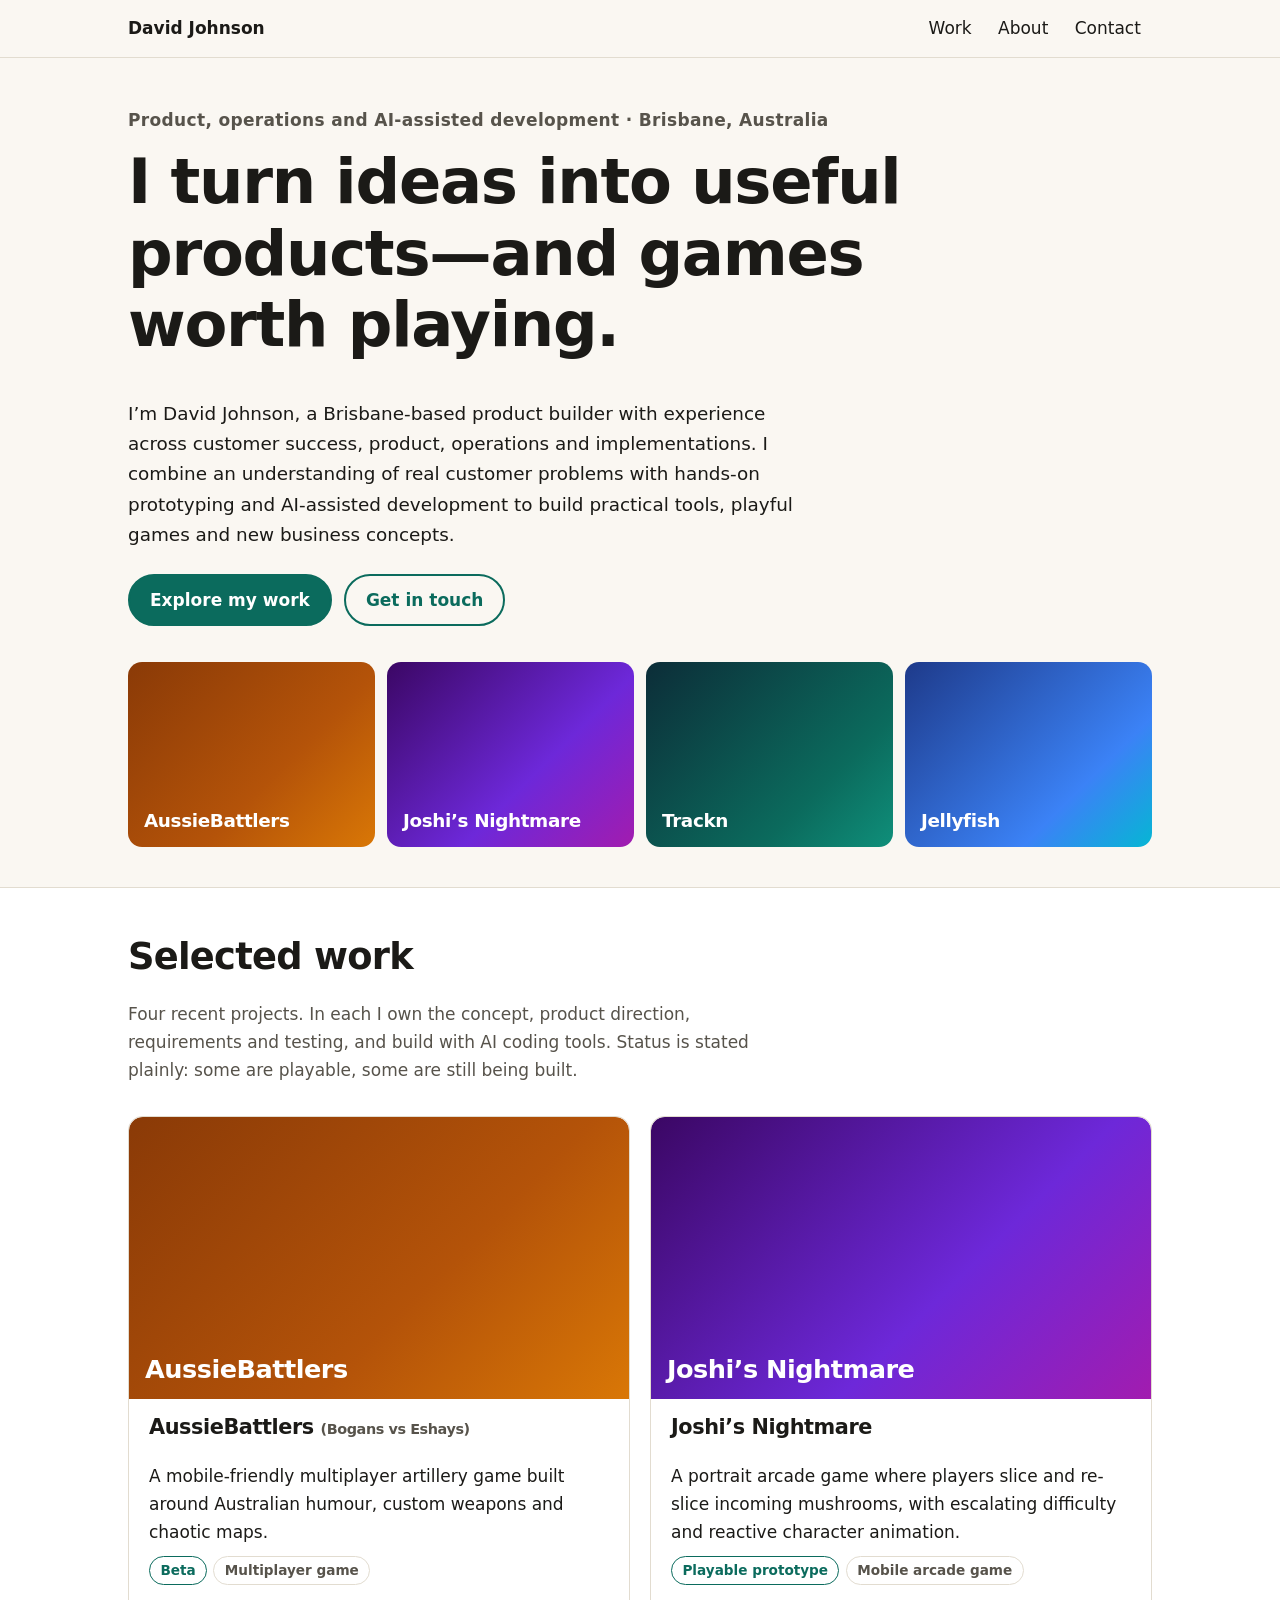
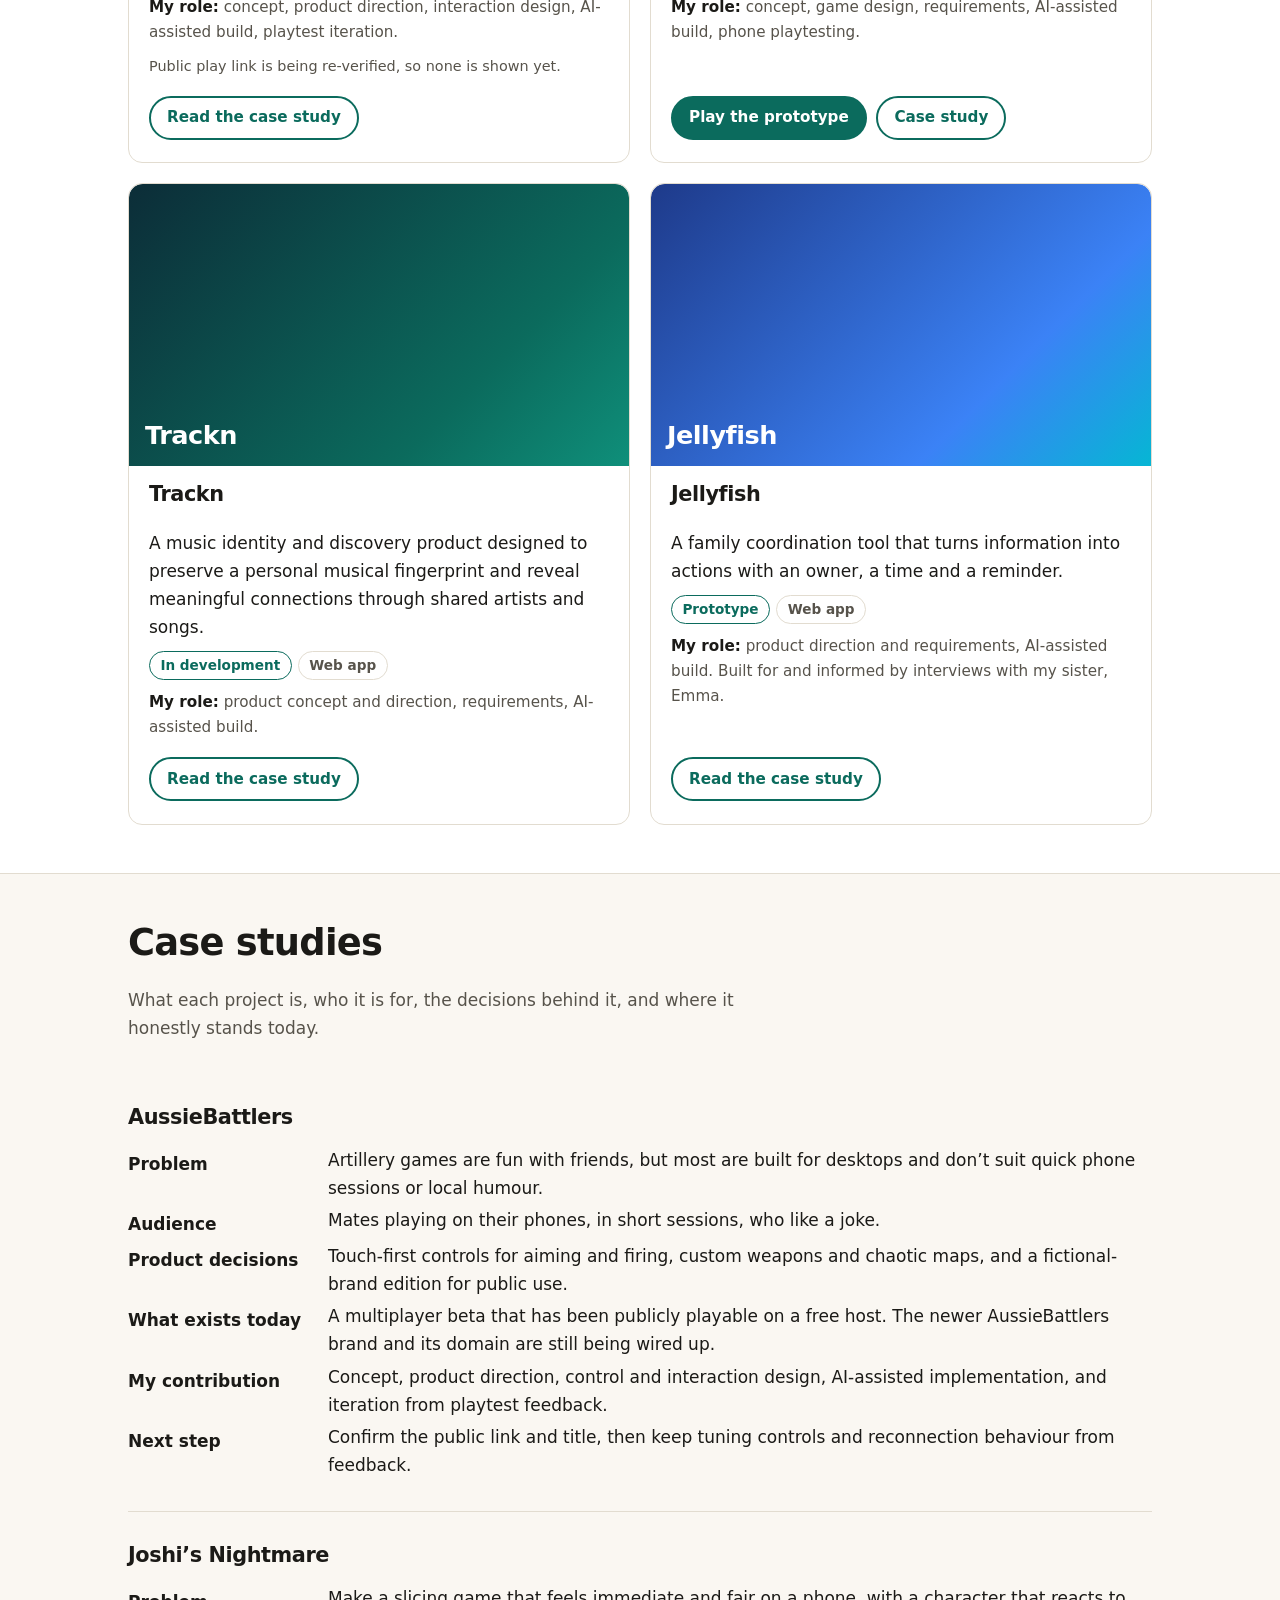
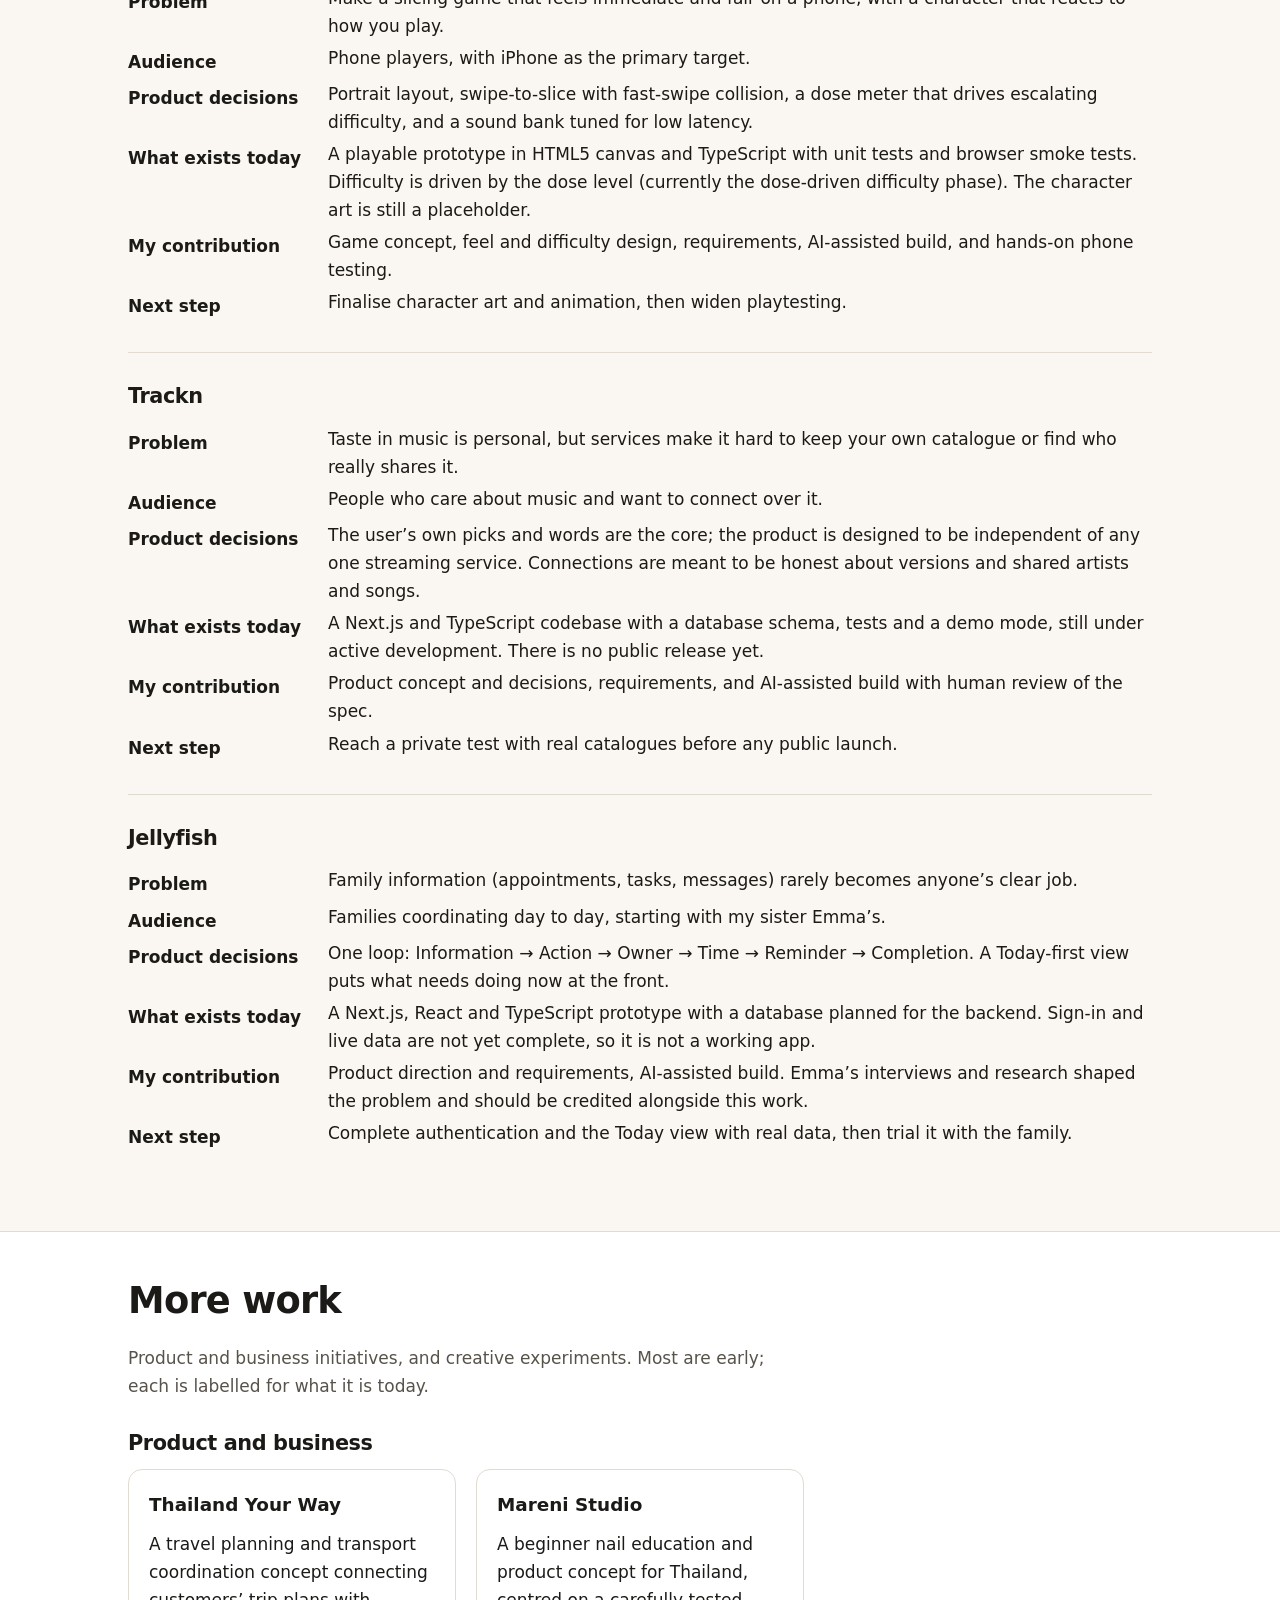
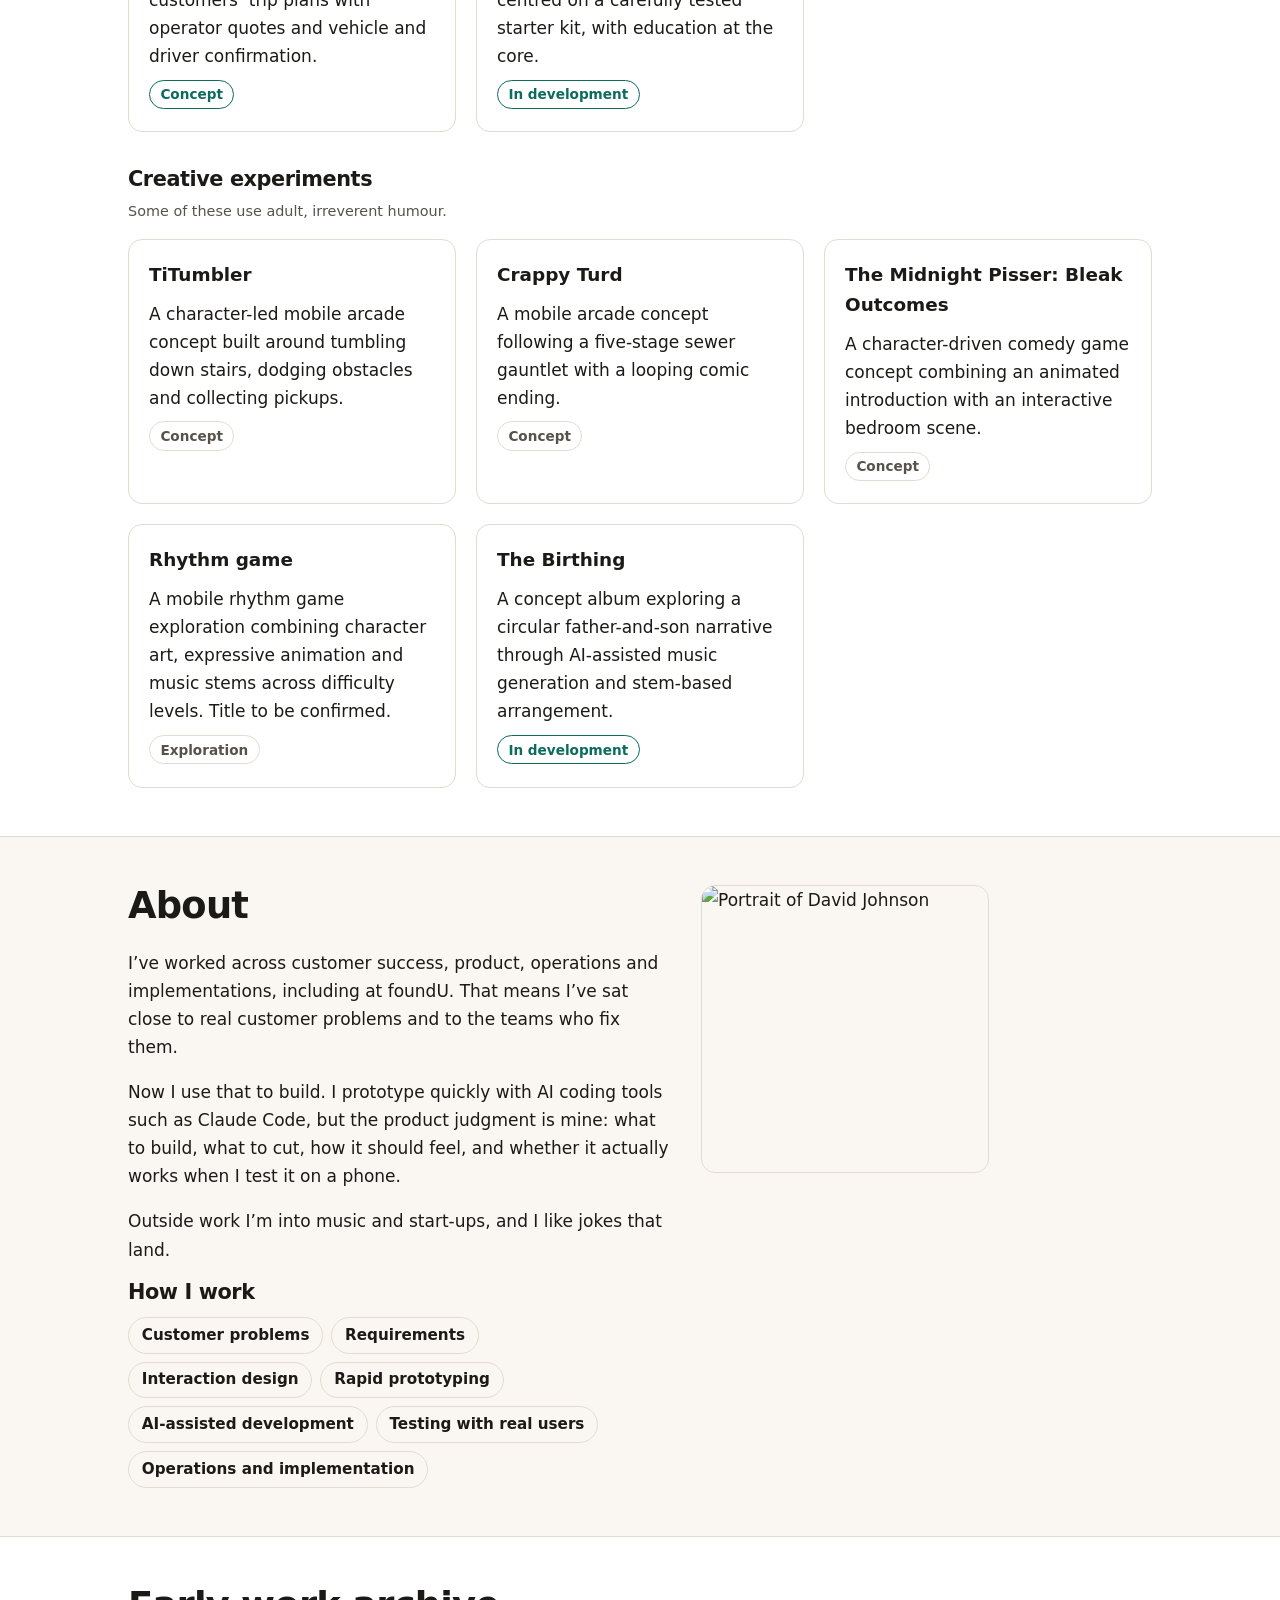
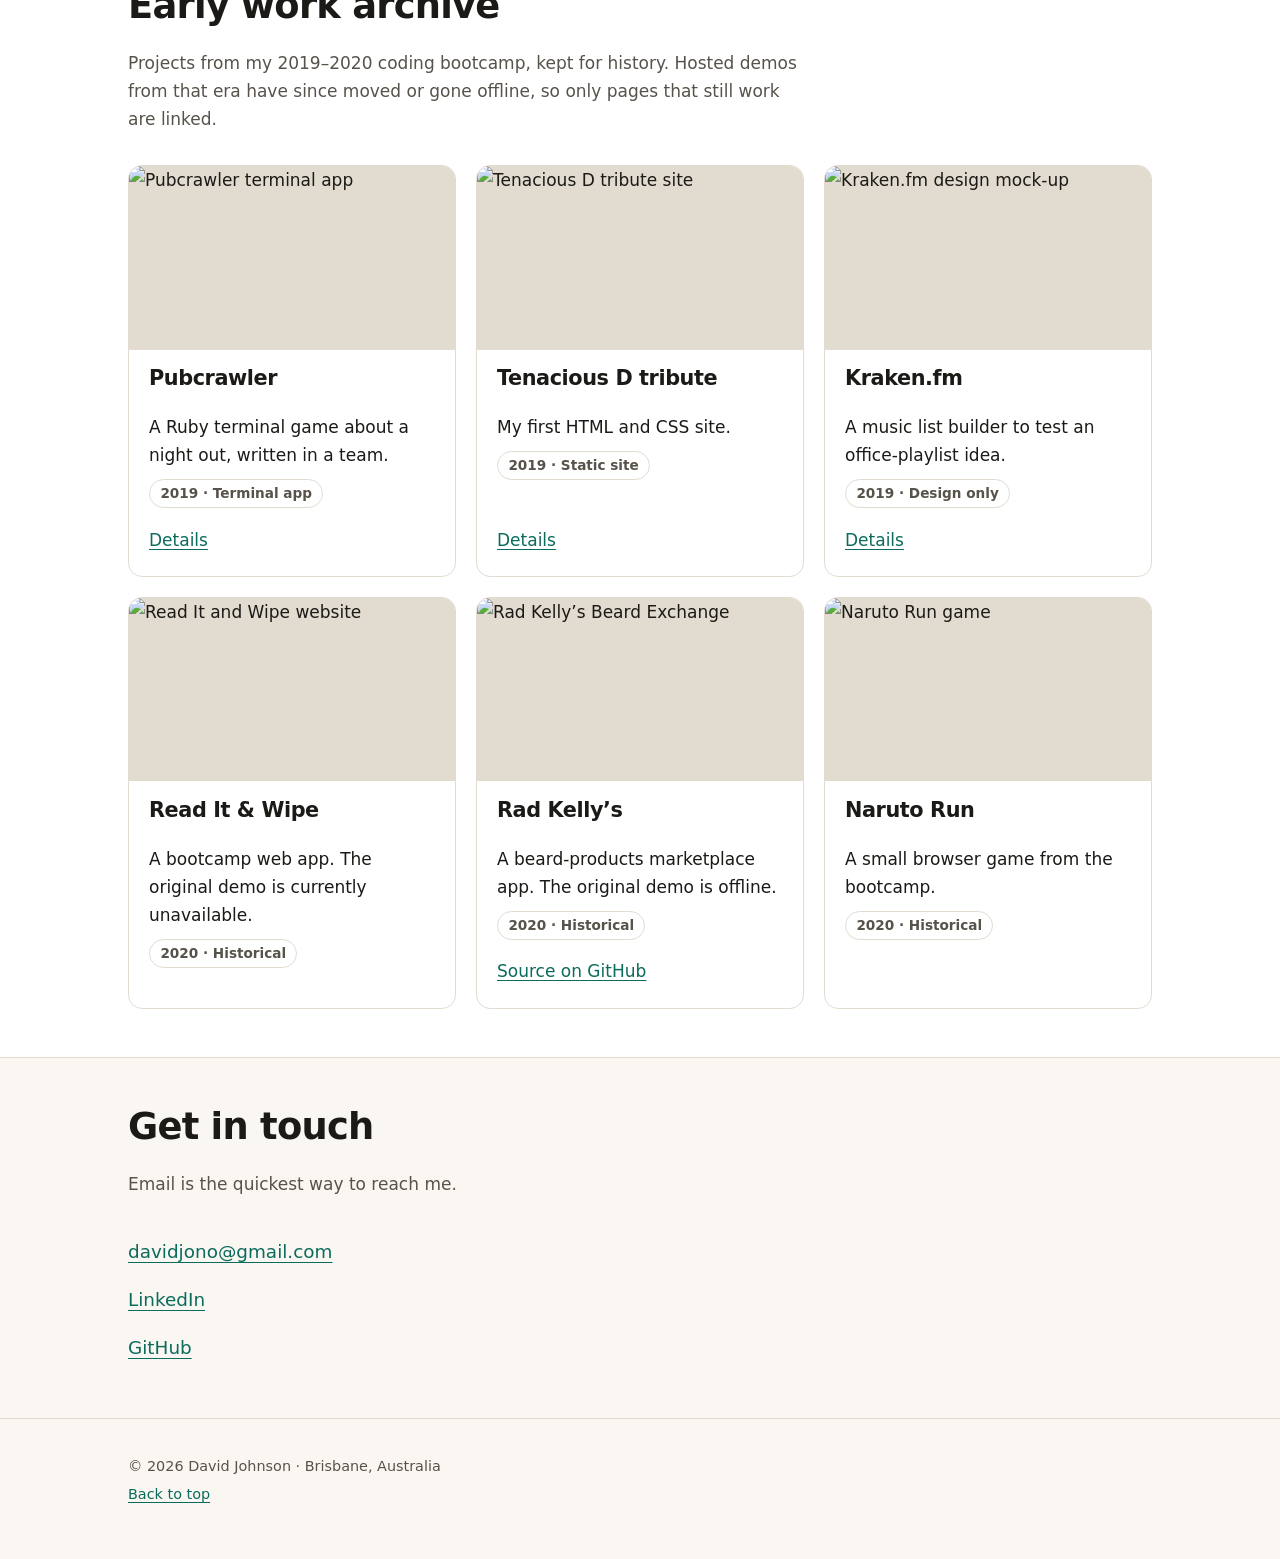
==== index.html @ c9282993 "Redesign portfolio around recent product work Replace bootcamp-era positioning with current headline" ====
<!DOCTYPE html>
<html lang="en">
<head>
  <meta charset="UTF-8">
  <meta name="viewport" content="width=device-width, initial-scale=1">
  <title>David Johnson — Product builder, Brisbane</title>
  <meta name="description" content="David Johnson is a Brisbane-based product builder with experience across customer success, product, operations and implementations, building practical tools, playful games and new business concepts with AI-assisted development.">
  <meta property="og:title" content="David Johnson — Product builder, Brisbane">
  <meta property="og:description" content="I turn ideas into useful products—and games worth playing.">
  <meta property="og:type" content="website">
  <link rel="icon" href="photo/icon.png">
  <link rel="stylesheet" href="style.css">
</head>
<body>
  <a class="skip" href="#work">Skip to work</a>

  <header class="site-header">
    <div class="wrap">
      <a class="brand" href="#top">David Johnson</a>
      <nav aria-label="Main">
        <ul class="nav">
          <li><a href="#work">Work</a></li>
          <li><a href="#about">About</a></li>
          <li><a href="#contact">Contact</a></li>
        </ul>
      </nav>
    </div>
  </header>

  <main id="top">
    <div class="hero">
      <div class="wrap">
        <p class="eyebrow">Product, operations and AI-assisted development · Brisbane, Australia</p>
        <h1>I turn ideas into useful products—and games worth playing.</h1>
        <p class="lede">I’m David Johnson, a Brisbane-based product builder with experience across customer success, product, operations and implementations. I combine an understanding of real customer problems with hands-on prototyping and AI-assisted development to build practical tools, playful games and new business concepts.</p>
        <div class="cta">
          <a class="btn" href="#work">Explore my work</a>
          <a class="btn ghost" href="#contact">Get in touch</a>
        </div>
        <ul class="glimpse" aria-label="Selected projects">
          <li><a href="#aussiebattlers"><span class="cover c-aussie">AussieBattlers</span></a></li>
          <li><a href="#joshis-nightmare"><span class="cover c-joshi">Joshi’s Nightmare</span></a></li>
          <li><a href="#trackn"><span class="cover c-trackn">Trackn</span></a></li>
          <li><a href="#jellyfish"><span class="cover c-jelly">Jellyfish</span></a></li>
        </ul>
      </div>
    </div>

    <section id="work" class="alt" aria-labelledby="work-h">
      <div class="wrap">
        <h2 id="work-h">Selected work</h2>
        <p class="section-intro">Four recent projects. In each I own the concept, product direction, requirements and testing, and build with AI coding tools. Status is stated plainly: some are playable, some are still being built.</p>

        <div class="grid two">
          <article class="card" id="aussiebattlers-card">
            <div class="cover c-aussie">AussieBattlers</div>
            <div class="body">
              <h3>AussieBattlers <span class="note">(Bogans vs Eshays)</span></h3>
              <p>A mobile-friendly multiplayer artillery game built around Australian humour, custom weapons and chaotic maps.</p>
              <ul class="meta"><li class="tag status">Beta</li><li class="tag">Multiplayer game</li></ul>
              <p class="role"><strong>My role:</strong> concept, product direction, interaction design, AI-assisted build, playtest iteration.</p>
              <p class="note">Public play link is being re-verified, so none is shown yet.</p>
              <div class="actions"><a class="btn small ghost" href="#aussiebattlers">Read the case study</a></div>
            </div>
          </article>

          <article class="card" id="joshis-nightmare-card">
            <div class="cover c-joshi">Joshi’s Nightmare</div>
            <div class="body">
              <h3>Joshi’s Nightmare</h3>
              <p>A portrait arcade game where players slice and re-slice incoming mushrooms, with escalating difficulty and reactive character animation.</p>
              <ul class="meta"><li class="tag status">Playable prototype</li><li class="tag">Mobile arcade game</li></ul>
              <p class="role"><strong>My role:</strong> concept, game design, requirements, AI-assisted build, phone playtesting.</p>
              <div class="actions">
                <a class="btn small" href="https://joshis-nightmare.vercel.app">Play the prototype</a>
                <a class="btn small ghost" href="#joshis-nightmare">Case study</a>
              </div>
            </div>
          </article>

          <article class="card" id="trackn-card">
            <div class="cover c-trackn">Trackn</div>
            <div class="body">
              <h3>Trackn</h3>
              <p>A music identity and discovery product designed to preserve a personal musical fingerprint and reveal meaningful connections through shared artists and songs.</p>
              <ul class="meta"><li class="tag status">In development</li><li class="tag">Web app</li></ul>
              <p class="role"><strong>My role:</strong> product concept and direction, requirements, AI-assisted build.</p>
              <div class="actions"><a class="btn small ghost" href="#trackn">Read the case study</a></div>
            </div>
          </article>

          <article class="card" id="jellyfish-card">
            <div class="cover c-jelly">Jellyfish</div>
            <div class="body">
              <h3>Jellyfish</h3>
              <p>A family coordination tool that turns information into actions with an owner, a time and a reminder.</p>
              <ul class="meta"><li class="tag status">Prototype</li><li class="tag">Web app</li></ul>
              <p class="role"><strong>My role:</strong> product direction and requirements, AI-assisted build. Built for and informed by interviews with my sister, Emma.</p>
              <div class="actions"><a class="btn small ghost" href="#jellyfish">Read the case study</a></div>
            </div>
          </article>
        </div>
      </div>
    </section>

    <section id="case-studies" aria-labelledby="cases-h">
      <div class="wrap">
        <h2 id="cases-h">Case studies</h2>
        <p class="section-intro">What each project is, who it is for, the decisions behind it, and where it honestly stands today.</p>

        <article class="case" id="aussiebattlers">
          <h3>AussieBattlers</h3>
          <dl class="facts">
            <dt>Problem</dt><dd>Artillery games are fun with friends, but most are built for desktops and don’t suit quick phone sessions or local humour.</dd>
            <dt>Audience</dt><dd>Mates playing on their phones, in short sessions, who like a joke.</dd>
            <dt>Product decisions</dt><dd>Touch-first controls for aiming and firing, custom weapons and chaotic maps, and a fictional-brand edition for public use.</dd>
            <dt>What exists today</dt><dd>A multiplayer beta that has been publicly playable on a free host. The newer AussieBattlers brand and its domain are still being wired up.</dd>
            <dt>My contribution</dt><dd>Concept, product direction, control and interaction design, AI-assisted implementation, and iteration from playtest feedback.</dd>
            <dt>Next step</dt><dd>Confirm the public link and title, then keep tuning controls and reconnection behaviour from feedback.</dd>
          </dl>
        </article>

        <article class="case" id="joshis-nightmare">
          <h3>Joshi’s Nightmare</h3>
          <dl class="facts">
            <dt>Problem</dt><dd>Make a slicing game that feels immediate and fair on a phone, with a character that reacts to how you play.</dd>
            <dt>Audience</dt><dd>Phone players, with iPhone as the primary target.</dd>
            <dt>Product decisions</dt><dd>Portrait layout, swipe-to-slice with fast-swipe collision, a dose meter that drives escalating difficulty, and a sound bank tuned for low latency.</dd>
            <dt>What exists today</dt><dd>A playable prototype in HTML5 canvas and TypeScript with unit tests and browser smoke tests. Difficulty is driven by the dose level (currently the dose-driven difficulty phase). The character art is still a placeholder.</dd>
            <dt>My contribution</dt><dd>Game concept, feel and difficulty design, requirements, AI-assisted build, and hands-on phone testing.</dd>
            <dt>Next step</dt><dd>Finalise character art and animation, then widen playtesting.</dd>
          </dl>
        </article>

        <article class="case" id="trackn">
          <h3>Trackn</h3>
          <dl class="facts">
            <dt>Problem</dt><dd>Taste in music is personal, but services make it hard to keep your own catalogue or find who really shares it.</dd>
            <dt>Audience</dt><dd>People who care about music and want to connect over it.</dd>
            <dt>Product decisions</dt><dd>The user’s own picks and words are the core; the product is designed to be independent of any one streaming service. Connections are meant to be honest about versions and shared artists and songs.</dd>
            <dt>What exists today</dt><dd>A Next.js and TypeScript codebase with a database schema, tests and a demo mode, still under active development. There is no public release yet.</dd>
            <dt>My contribution</dt><dd>Product concept and decisions, requirements, and AI-assisted build with human review of the spec.</dd>
            <dt>Next step</dt><dd>Reach a private test with real catalogues before any public launch.</dd>
          </dl>
        </article>

        <article class="case" id="jellyfish">
          <h3>Jellyfish</h3>
          <dl class="facts">
            <dt>Problem</dt><dd>Family information (appointments, tasks, messages) rarely becomes anyone’s clear job.</dd>
            <dt>Audience</dt><dd>Families coordinating day to day, starting with my sister Emma’s.</dd>
            <dt>Product decisions</dt><dd>One loop: Information → Action → Owner → Time → Reminder → Completion. A Today-first view puts what needs doing now at the front.</dd>
            <dt>What exists today</dt><dd>A Next.js, React and TypeScript prototype with a database planned for the backend. Sign-in and live data are not yet complete, so it is not a working app.</dd>
            <dt>My contribution</dt><dd>Product direction and requirements, AI-assisted build. Emma’s interviews and research shaped the problem and should be credited alongside this work.</dd>
            <dt>Next step</dt><dd>Complete authentication and the Today view with real data, then trial it with the family.</dd>
          </dl>
        </article>
      </div>
    </section>

    <section id="more" class="alt" aria-labelledby="more-h">
      <div class="wrap">
        <h2 id="more-h">More work</h2>
        <p class="section-intro">Product and business initiatives, and creative experiments. Most are early; each is labelled for what it is today.</p>

        <h3>Product and business</h3>
        <div class="grid three">
          <article class="card plain"><div class="body">
            <h4 style="margin:0;font-size:1.15rem">Thailand Your Way</h4>
            <p>A travel planning and transport coordination concept connecting customers’ trip plans with operator quotes and vehicle and driver confirmation.</p>
            <ul class="meta"><li class="tag status">Concept</li></ul>
          </div></article>
          <article class="card plain"><div class="body">
            <h4 style="margin:0;font-size:1.15rem">Mareni Studio</h4>
            <p>A beginner nail education and product concept for Thailand, centred on a carefully tested starter kit, with education at the core.</p>
            <ul class="meta"><li class="tag status">In development</li></ul>
          </div></article>
        </div>

        <h3 style="margin-top:2.25rem">Creative experiments</h3>
        <p class="note" style="margin-top:-.25rem">Some of these use adult, irreverent humour.</p>
        <div class="grid three">
          <article class="card plain"><div class="body">
            <h4 style="margin:0;font-size:1.15rem">TiTumbler</h4>
            <p>A character-led mobile arcade concept built around tumbling down stairs, dodging obstacles and collecting pickups.</p>
            <ul class="meta"><li class="tag">Concept</li></ul>
          </div></article>
          <article class="card plain"><div class="body">
            <h4 style="margin:0;font-size:1.15rem">Crappy Turd</h4>
            <p>A mobile arcade concept following a five-stage sewer gauntlet with a looping comic ending.</p>
            <ul class="meta"><li class="tag">Concept</li></ul>
          </div></article>
          <article class="card plain"><div class="body">
            <h4 style="margin:0;font-size:1.15rem">The Midnight Pisser: Bleak Outcomes</h4>
            <p>A character-driven comedy game concept combining an animated introduction with an interactive bedroom scene.</p>
            <ul class="meta"><li class="tag">Concept</li></ul>
          </div></article>
          <article class="card plain"><div class="body">
            <h4 style="margin:0;font-size:1.15rem">Rhythm game</h4>
            <p>A mobile rhythm game exploration combining character art, expressive animation and music stems across difficulty levels. Title to be confirmed.</p>
            <ul class="meta"><li class="tag">Exploration</li></ul>
          </div></article>
          <article class="card plain"><div class="body">
            <h4 style="margin:0;font-size:1.15rem">The Birthing</h4>
            <p>A concept album exploring a circular father-and-son narrative through AI-assisted music generation and stem-based arrangement.</p>
            <ul class="meta"><li class="tag status">In development</li></ul>
          </div></article>
        </div>
      </div>
    </section>

    <section id="about" aria-labelledby="about-h">
      <div class="wrap cols">
        <div>
          <h2 id="about-h">About</h2>
          <p>I’ve worked across customer success, product, operations and implementations, including at foundU. That means I’ve sat close to real customer problems and to the teams who fix them.</p>
          <p>Now I use that to build. I prototype quickly with AI coding tools such as Claude Code, but the product judgment is mine: what to build, what to cut, how it should feel, and whether it actually works when I test it on a phone.</p>
          <p>Outside work I’m into music and start-ups, and I like jokes that land.</p>
          <h3>How I work</h3>
          <ul class="pills">
            <li>Customer problems</li>
            <li>Requirements</li>
            <li>Interaction design</li>
            <li>Rapid prototyping</li>
            <li>AI-assisted development</li>
            <li>Testing with real users</li>
            <li>Operations and implementation</li>
          </ul>
        </div>
        <div>
          <img class="avatar" src="photo/profile.gif" alt="Portrait of David Johnson" width="288" height="288">
        </div>
      </div>
    </section>

    <section id="archive" class="alt" aria-labelledby="archive-h">
      <div class="wrap">
        <h2 id="archive-h">Early work archive</h2>
        <p class="section-intro">Projects from my 2019–2020 coding bootcamp, kept for history. Hosted demos from that era have since moved or gone offline, so only pages that still work are linked.</p>
        <div class="grid three">
          <article class="card">
            <img class="thumb" src="photo/Pubcrawler.png" alt="Pubcrawler terminal app" loading="lazy">
            <div class="body"><h3>Pubcrawler</h3><p>A Ruby terminal game about a night out, written in a team.</p>
              <ul class="meta"><li class="tag">2019 · Terminal app</li></ul>
              <div class="actions"><a href="projects/pubcrawler.html">Details</a></div></div>
          </article>
          <article class="card">
            <img class="thumb" src="photo/TenaciousD.png" alt="Tenacious D tribute site" loading="lazy">
            <div class="body"><h3>Tenacious D tribute</h3><p>My first HTML and CSS site.</p>
              <ul class="meta"><li class="tag">2019 · Static site</li></ul>
              <div class="actions"><a href="projects/tenacious.html">Details</a></div></div>
          </article>
          <article class="card">
            <img class="thumb" src="photo/kraken.png" alt="Kraken.fm design mock-up" loading="lazy">
            <div class="body"><h3>Kraken.fm</h3><p>A music list builder to test an office-playlist idea.</p>
              <ul class="meta"><li class="tag">2019 · Design only</li></ul>
              <div class="actions"><a href="projects/kraken.html">Details</a></div></div>
          </article>
          <article class="card">
            <img class="thumb" src="photo/r&amp;w.png" alt="Read It and Wipe website" loading="lazy">
            <div class="body"><h3>Read It &amp; Wipe</h3><p>A bootcamp web app. The original demo is currently unavailable.</p>
              <ul class="meta"><li class="tag">2020 · Historical</li></ul></div>
          </article>
          <article class="card">
            <img class="thumb" src="photo/rk.png" alt="Rad Kelly’s Beard Exchange" loading="lazy">
            <div class="body"><h3>Rad Kelly’s</h3><p>A beard-products marketplace app. The original demo is offline.</p>
              <ul class="meta"><li class="tag">2020 · Historical</li></ul>
              <div class="actions"><a href="https://github.com/davidjono1985/rad-kellys">Source on GitHub</a></div></div>
          </article>
          <article class="card">
            <img class="thumb" src="photo/nr.png" alt="Naruto Run game" loading="lazy">
            <div class="body"><h3>Naruto Run</h3><p>A small browser game from the bootcamp.</p>
              <ul class="meta"><li class="tag">2020 · Historical</li></ul></div>
          </article>
        </div>
      </div>
    </section>

    <section id="contact" aria-labelledby="contact-h">
      <div class="wrap">
        <h2 id="contact-h">Get in touch</h2>
        <p class="section-intro">Email is the quickest way to reach me.</p>
        <ul class="contact-list">
          <li><a href="mailto:davidjono@gmail.com">davidjono@gmail.com</a></li>
          <li><a href="https://www.linkedin.com/in/davidjono/">LinkedIn</a></li>
          <li><a href="https://github.com/davidjono1985">GitHub</a></li>
        </ul>
      </div>
    </section>
  </main>

  <footer class="site-footer">
    <div class="wrap">
      <p>© 2026 David Johnson · Brisbane, Australia</p>
      <p><a href="#top">Back to top</a></p>
    </div>
  </footer>
</body>
</html>
---- style.css ----
:root{
  --bg:#faf7f2; --surface:#fff; --ink:#1b1a17; --muted:#57534b; --line:#e2dcd0;
  --accent:#0b6b5d; --accent-ink:#fff; --warm:#c2410c; --focus:#1d4ed8;
  --radius:14px; --max:68rem;
}
@media (prefers-color-scheme:dark){
  :root{--bg:#14130f;--surface:#1e1c17;--ink:#f3efe6;--muted:#b9b2a3;--line:#37332a;--accent:#4fd1b9;--accent-ink:#06211c;--warm:#fb923c;--focus:#93b4ff}
}
*,*::before,*::after{box-sizing:border-box}
html{scroll-behavior:smooth;-webkit-text-size-adjust:100%}
@media (prefers-reduced-motion:reduce){html{scroll-behavior:auto}*{transition:none!important;animation:none!important}}
body{margin:0;background:var(--bg);color:var(--ink);font:1.0625rem/1.65 system-ui,-apple-system,"Segoe UI",Roboto,sans-serif;overflow-wrap:break-word}
img{max-width:100%;height:auto;display:block}
a{color:var(--accent);text-underline-offset:.2em}
a:hover{text-decoration-thickness:2px}
:focus-visible{outline:3px solid var(--focus);outline-offset:3px;border-radius:4px}
.skip{position:absolute;left:1rem;top:-4rem;background:var(--ink);color:var(--bg);padding:.6rem 1rem;border-radius:8px;z-index:20}
.skip:focus{top:1rem}
.wrap{width:100%;max-width:var(--max);margin:0 auto;padding:0 1rem}
@media(min-width:768px){.wrap{padding:0 2rem}}

/* header */
.site-header{position:sticky;top:0;z-index:10;background:color-mix(in srgb,var(--bg) 92%,transparent);backdrop-filter:blur(8px);border-bottom:1px solid var(--line)}
.site-header .wrap{display:flex;flex-wrap:wrap;align-items:center;justify-content:space-between;gap:.25rem 1rem;padding-top:.4rem;padding-bottom:.4rem}
.brand{font-weight:700;color:var(--ink);text-decoration:none;padding:.5rem 0;min-height:44px;display:inline-flex;align-items:center}
.nav{display:flex;flex-wrap:wrap;gap:0 .25rem;list-style:none;margin:0;padding:0}
.nav a{display:inline-flex;align-items:center;min-height:44px;padding:0 .7rem;color:var(--ink);text-decoration:none;font-weight:500;border-radius:8px}
.nav a:hover{background:var(--line)}

/* hero */
.hero{padding:3rem 0 2.5rem}
.eyebrow{margin:0 0 .75rem;color:var(--muted);font-weight:600;letter-spacing:.02em}
h1,h2,h3{line-height:1.15;margin:0 0 .6em;font-weight:800;letter-spacing:-.02em}
h1{font-size:clamp(2.1rem,7vw,3.9rem);max-width:18ch}
h2{font-size:clamp(1.6rem,4.5vw,2.3rem)}
h3{font-size:1.3rem}
.lede{font-size:1.15rem;max-width:42rem;color:var(--ink)}
.cta{display:flex;flex-wrap:wrap;gap:.75rem;margin-top:1.5rem}
.btn{display:inline-flex;align-items:center;justify-content:center;min-height:48px;padding:.6rem 1.25rem;border-radius:999px;font-weight:700;text-decoration:none;border:2px solid var(--accent);background:var(--accent);color:var(--accent-ink)}
.btn:hover{filter:brightness(1.08)}
.btn.ghost{background:transparent;color:var(--accent)}
.btn.small{min-height:44px;padding:.4rem 1rem;font-size:.95rem}
.glimpse{display:grid;gap:.75rem;margin:2.25rem 0 0;padding:0;list-style:none;grid-template-columns:repeat(2,1fr)}
@media(min-width:768px){.glimpse{grid-template-columns:repeat(4,1fr)}}
.glimpse a{display:block;height:100%;text-decoration:none;color:inherit}

/* sections */
section{padding:3rem 0}
section.alt{background:var(--surface);border-block:1px solid var(--line)}
.section-intro{max-width:42rem;color:var(--muted);margin-bottom:2rem}

/* cards */
.cover{display:flex;align-items:flex-end;aspect-ratio:16/9;padding:1rem;border-radius:var(--radius) var(--radius) 0 0;color:#fff;font-weight:800;font-size:1.6rem;letter-spacing:-.02em;line-height:1.1;background:var(--c1,#0b6b5d)}
.glimpse .cover{aspect-ratio:4/3;border-radius:var(--radius);font-size:1.15rem}
.cover.c-aussie{--c1:#8a3a07;background:linear-gradient(135deg,#8a3a07,#b45309 60%,#d97706)}
.cover.c-joshi{--c1:#5b21b6;background:linear-gradient(135deg,#3b0764,#6d28d9 60%,#a21caf)}
.cover.c-trackn{--c1:#0f3d4a;background:linear-gradient(135deg,#0c2d38,#0b6b5d 70%,#0f8f7a)}
.cover.c-jelly{--c1:#1e3a8a;background:linear-gradient(135deg,#1e3a8a,#3b82f6 70%,#06b6d4)}
.grid{display:grid;gap:1.25rem;grid-template-columns:1fr}
@media(min-width:768px){.grid.two{grid-template-columns:repeat(2,1fr)}.grid.three{grid-template-columns:repeat(3,1fr)}}
.card{display:flex;flex-direction:column;background:var(--surface);border:1px solid var(--line);border-radius:var(--radius);overflow:hidden}
.card .body{padding:1.1rem 1.25rem 1.4rem;display:flex;flex-direction:column;gap:.6rem;flex:1}
.card p{margin:0}
.card.plain .body{padding-top:1.25rem}
.meta{display:flex;flex-wrap:wrap;gap:.4rem;margin:0;padding:0;list-style:none}
.tag{display:inline-block;padding:.15rem .65rem;border-radius:999px;border:1px solid var(--line);font-size:.85rem;font-weight:600;color:var(--muted)}
.tag.status{border-color:var(--accent);color:var(--accent)}
.role{font-size:.95rem;color:var(--muted)}
.role strong{color:var(--ink)}
.actions{margin-top:auto;padding-top:.5rem;display:flex;flex-wrap:wrap;gap:.6rem;align-items:center}
.note{font-size:.9rem;color:var(--muted)}
.caption{font-size:.85rem;color:var(--muted);padding:.5rem 1.25rem 0;margin:0}
.thumb{aspect-ratio:16/9;object-fit:cover;width:100%;border-bottom:1px solid var(--line);background:var(--line)}

/* case studies */
.case{border-top:1px solid var(--line);padding:2rem 0}
.case:first-of-type{border-top:0}
dl.facts{display:grid;gap:.25rem 1.5rem;margin:1rem 0 0;grid-template-columns:1fr}
@media(min-width:768px){dl.facts{grid-template-columns:11rem 1fr}}
dl.facts dt{font-weight:700;margin-top:.9rem}
@media(min-width:768px){dl.facts dt{margin-top:.25rem}}
dl.facts dd{margin:0}

/* about */
.cols{display:grid;gap:2rem;grid-template-columns:1fr}
@media(min-width:768px){.cols{grid-template-columns:1.2fr 1fr}}
.avatar{border-radius:var(--radius);width:100%;max-width:18rem;border:1px solid var(--line)}
.pills{display:flex;flex-wrap:wrap;gap:.5rem;list-style:none;margin:0;padding:0}
.pills li{padding:.3rem .8rem;border-radius:999px;background:var(--bg);border:1px solid var(--line);font-weight:600;font-size:.95rem}

/* contact + footer */
.contact-list{list-style:none;padding:0;margin:1.25rem 0 0;display:flex;flex-direction:column;gap:.25rem;font-size:1.15rem}
.contact-list a{display:inline-flex;align-items:center;min-height:44px}
.site-footer{padding:2rem 0 3rem;color:var(--muted);font-size:.9rem;border-top:1px solid var(--line)}
.site-footer p{margin:.25rem 0}

/* legacy project pages */
.page{padding:2.5rem 0 4rem}
.page img{border-radius:var(--radius);border:1px solid var(--line);margin:1.5rem 0}
.page .back{display:inline-flex;align-items:center;min-height:44px;margin-top:1.5rem;font-weight:700}
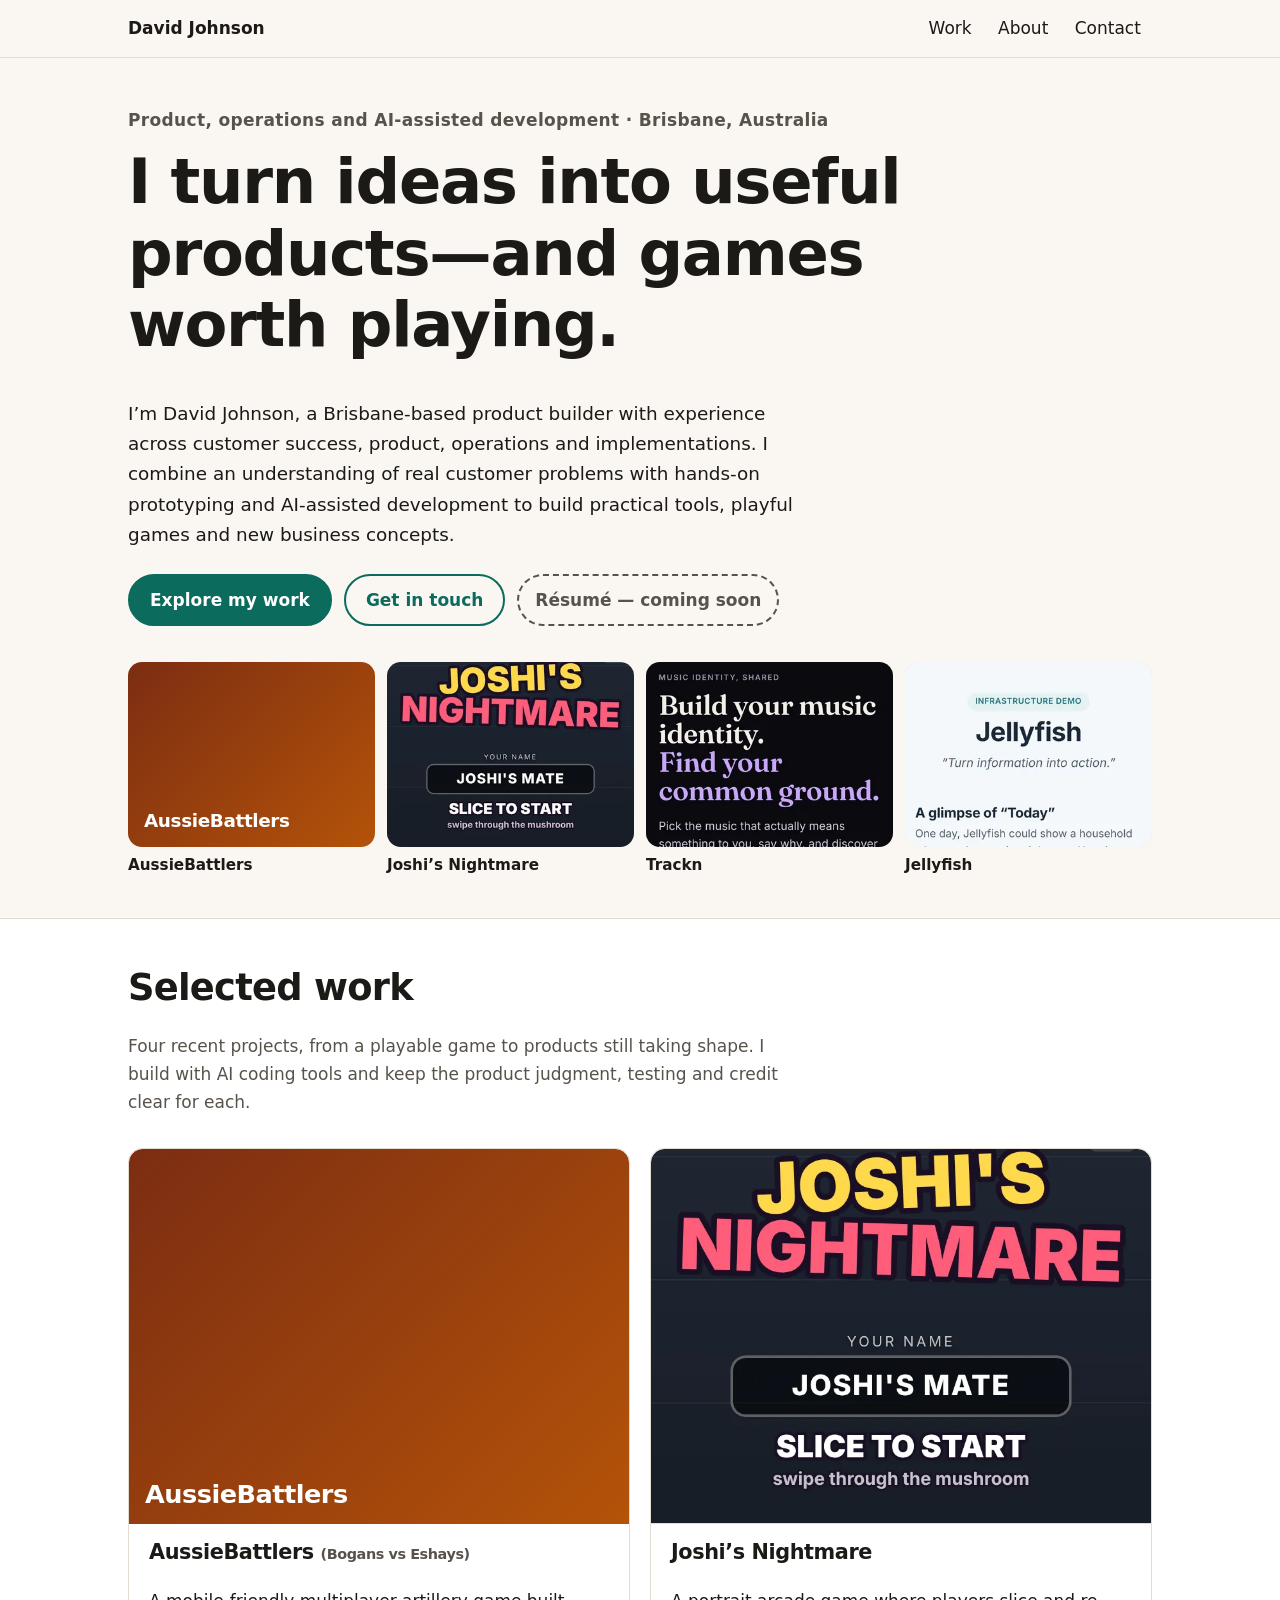
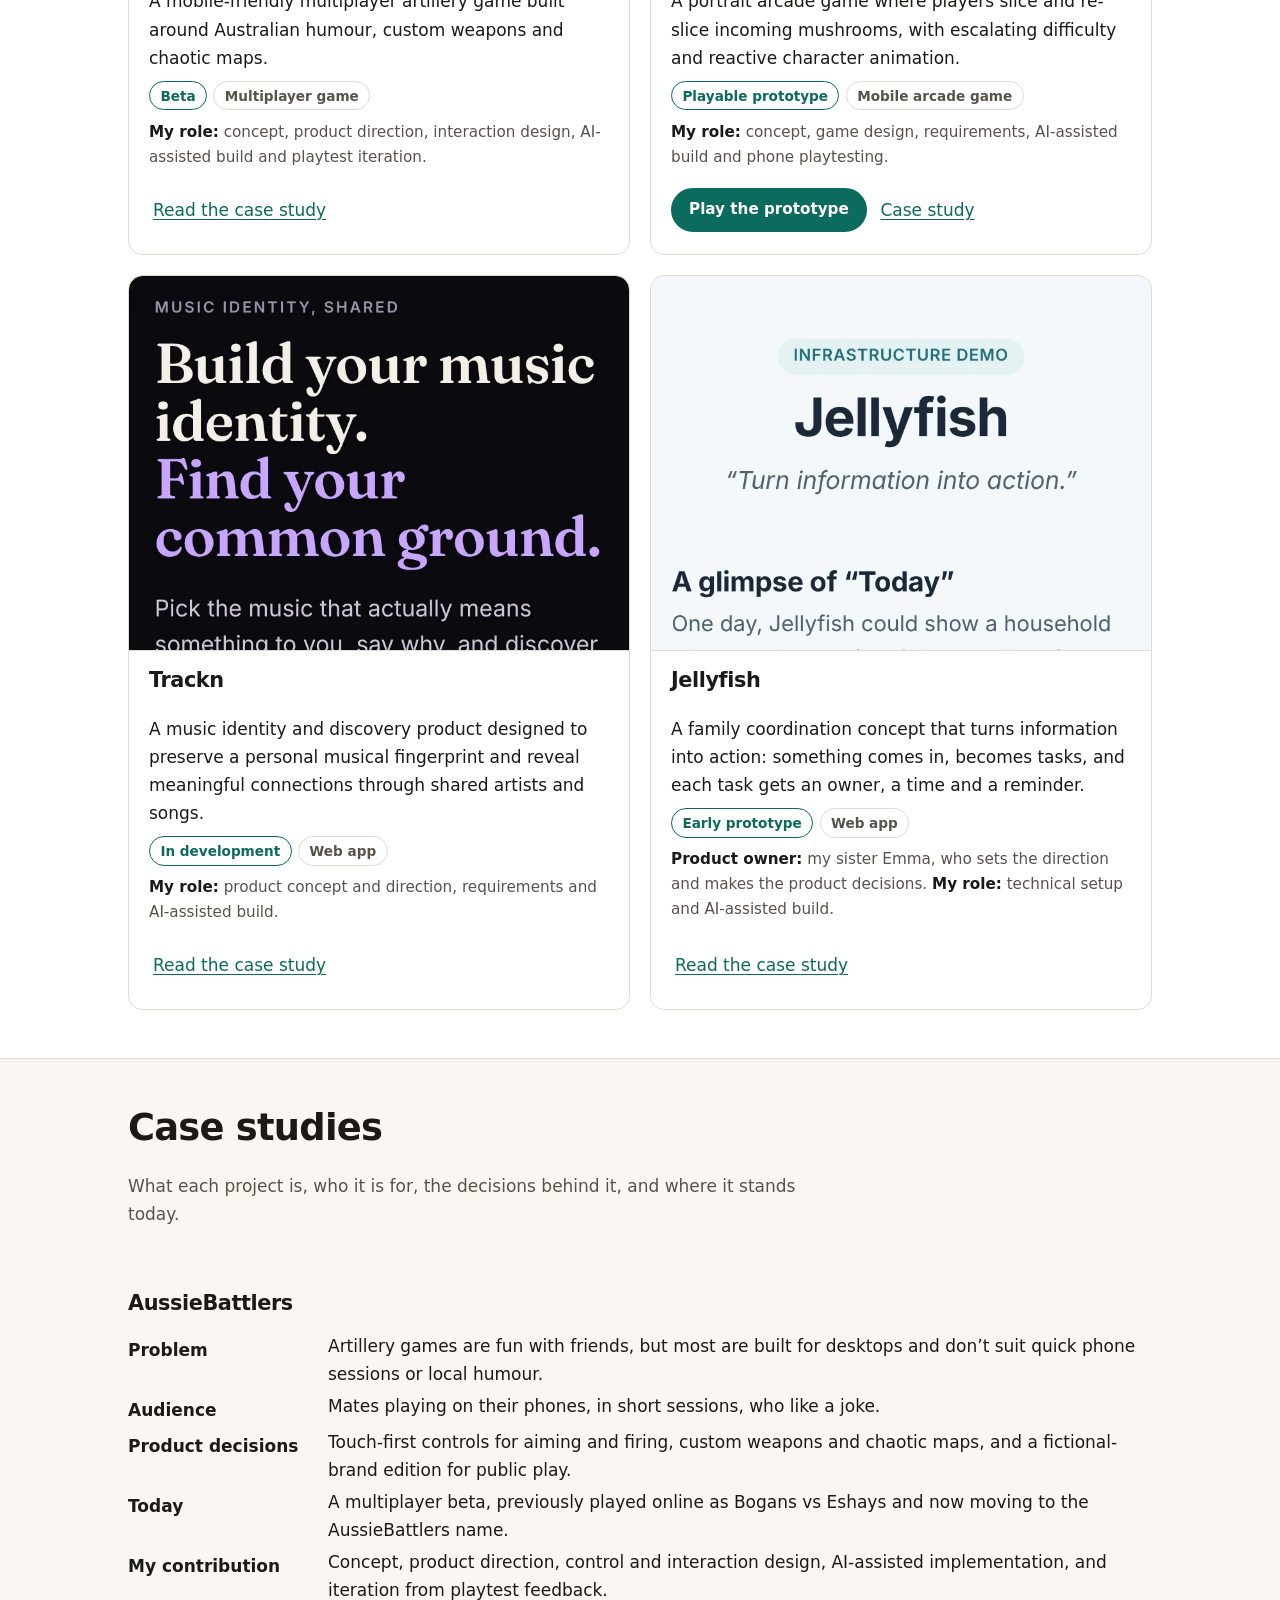
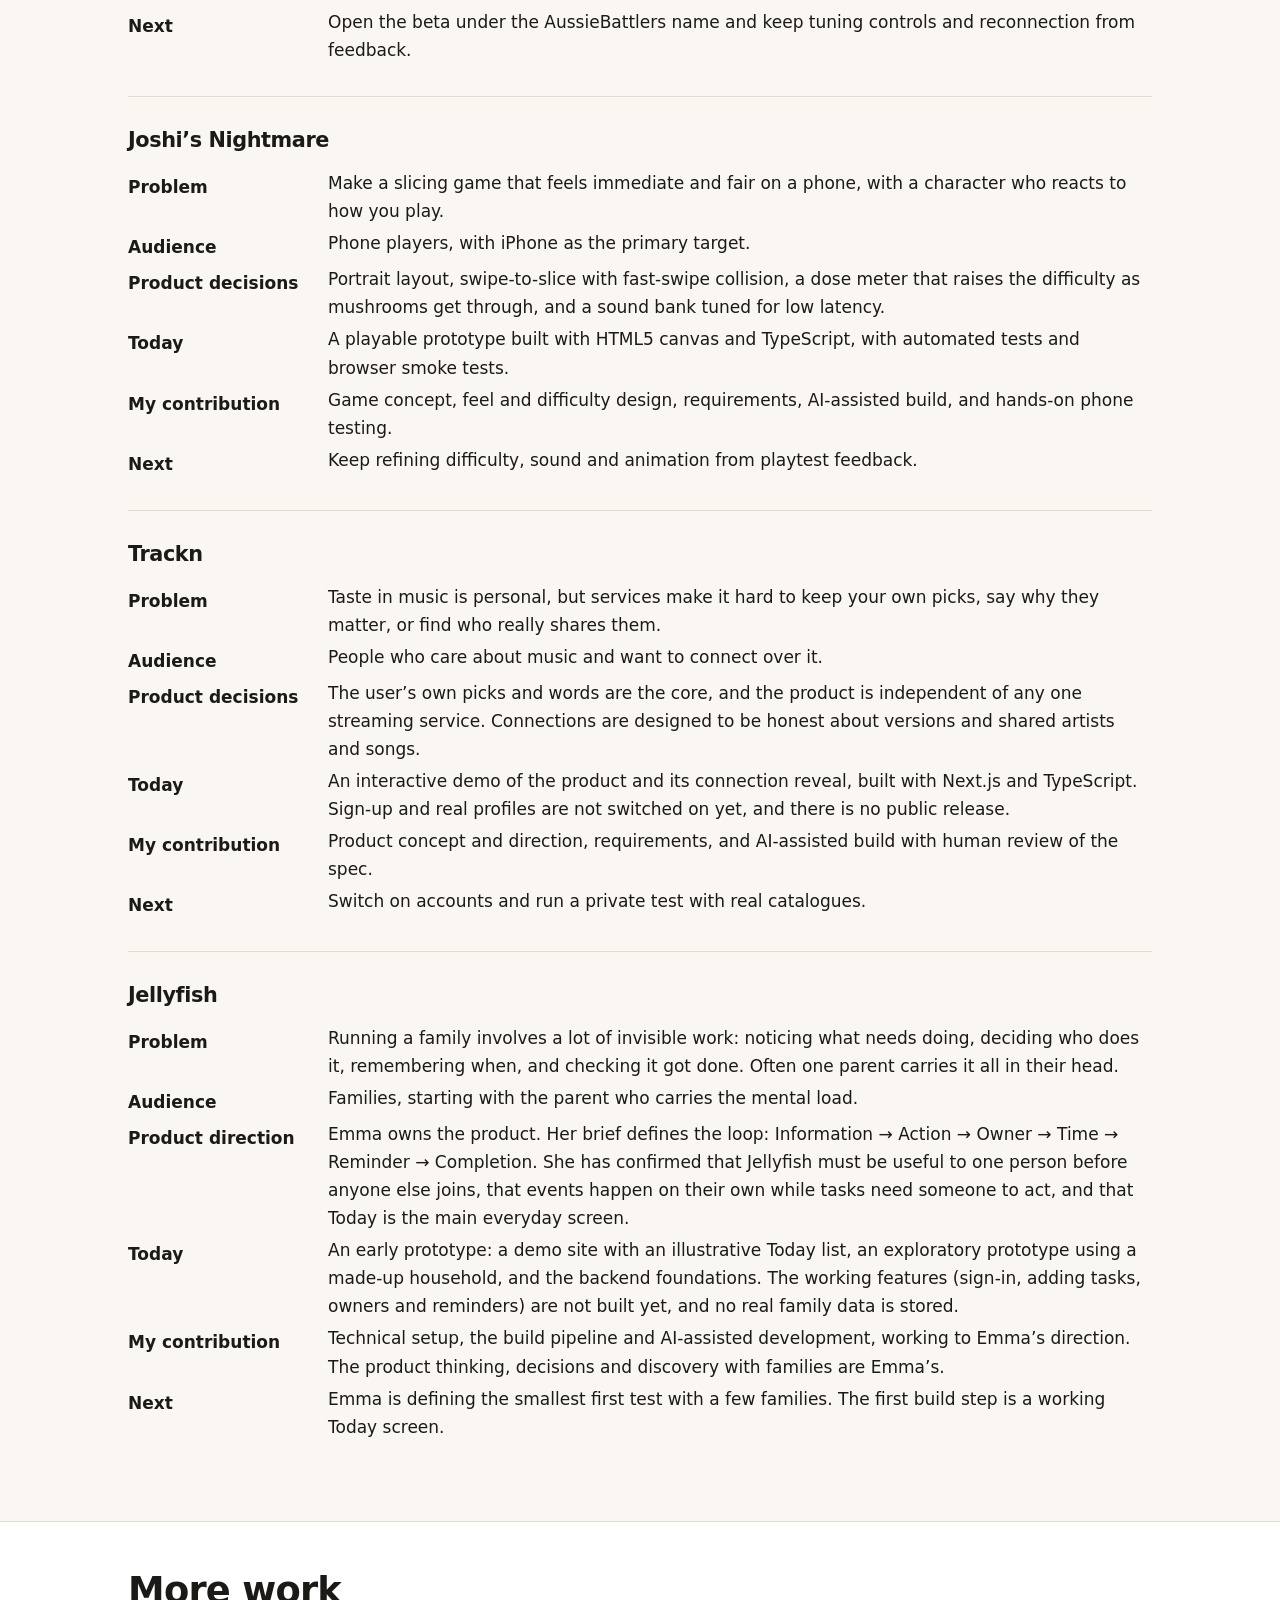
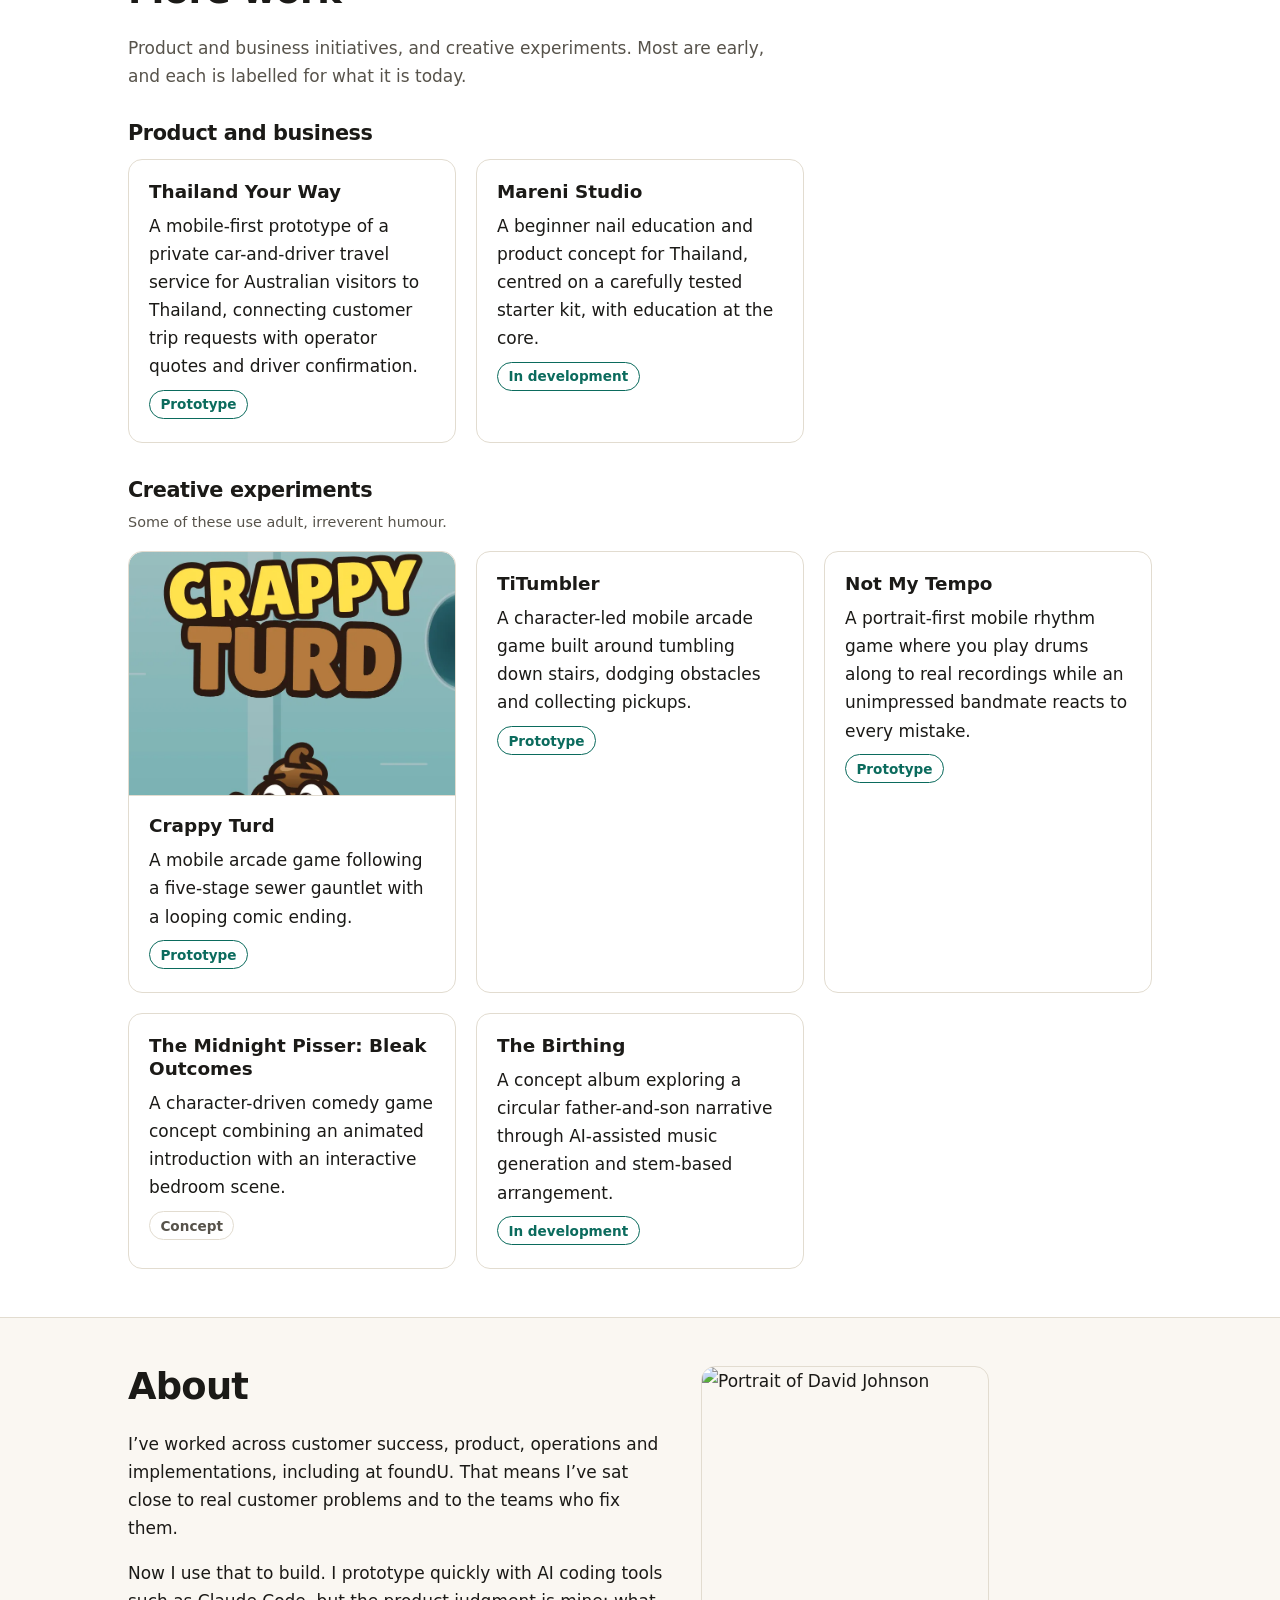
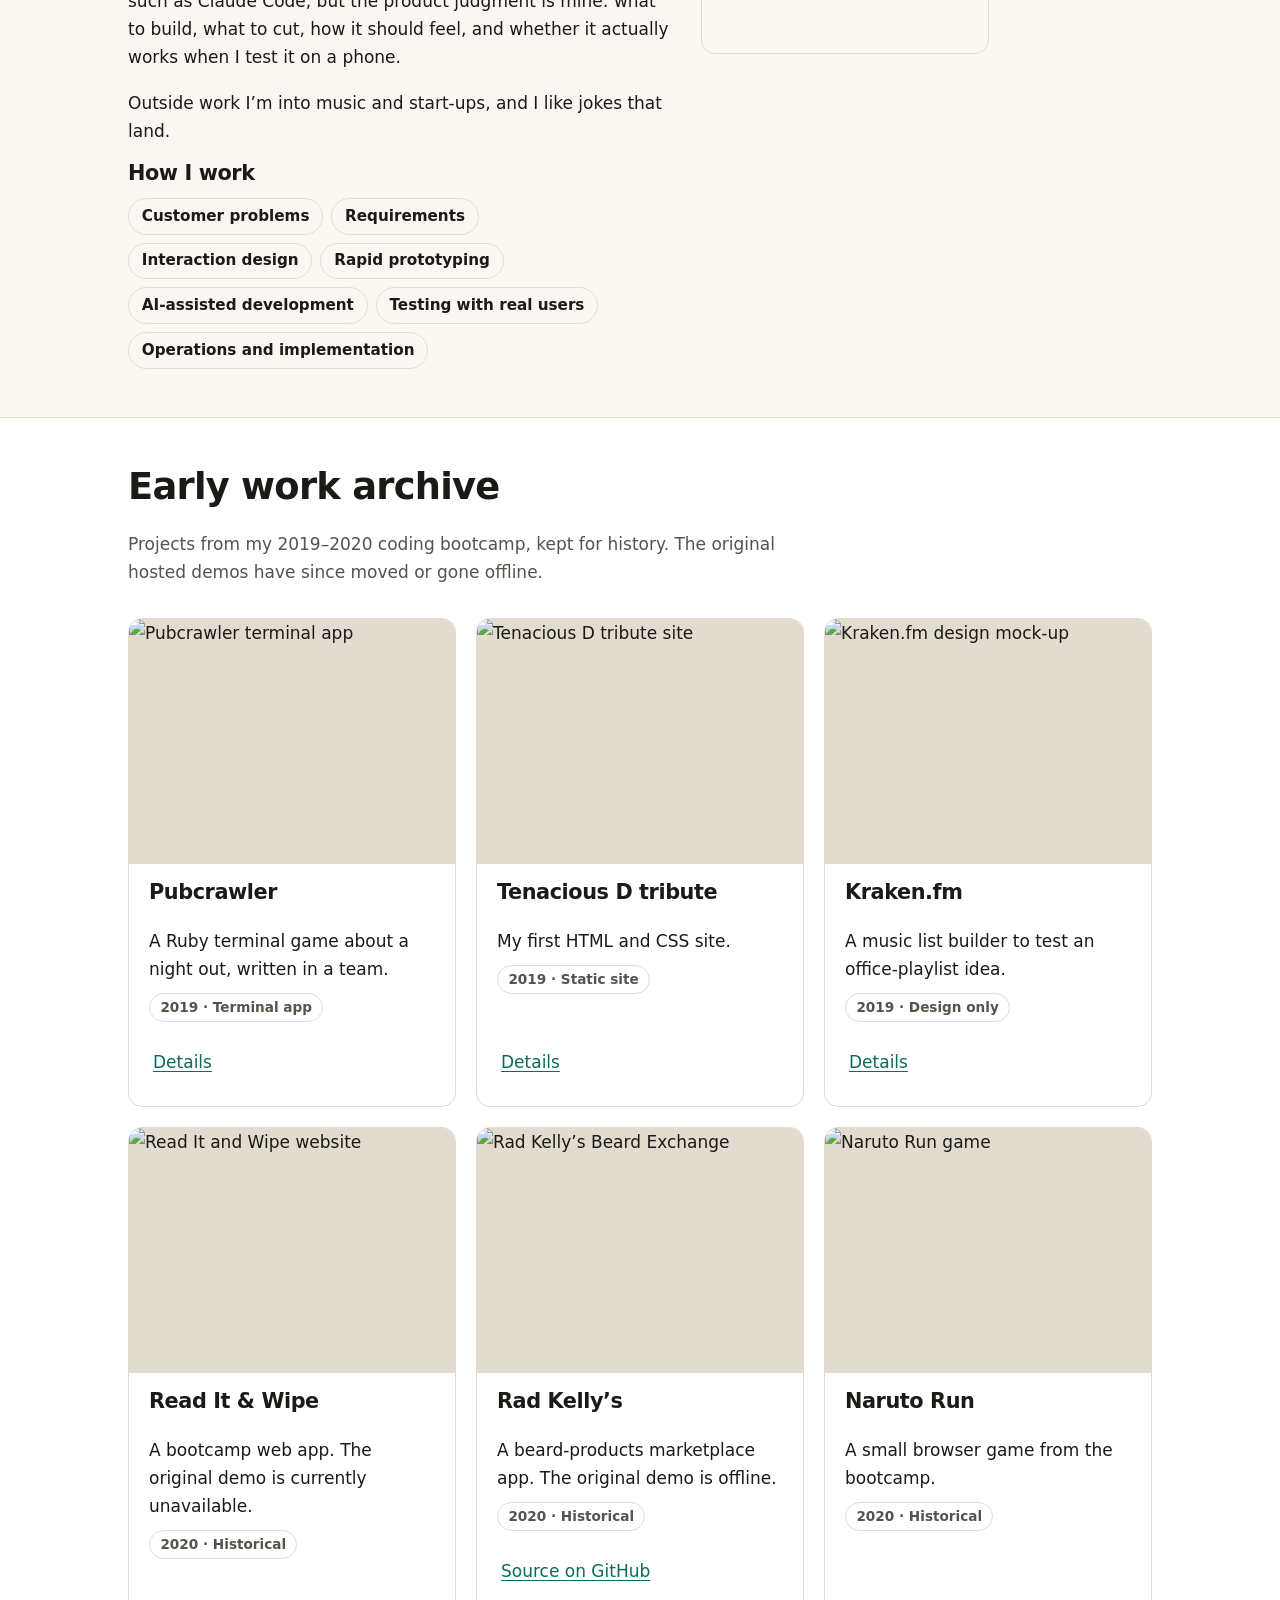
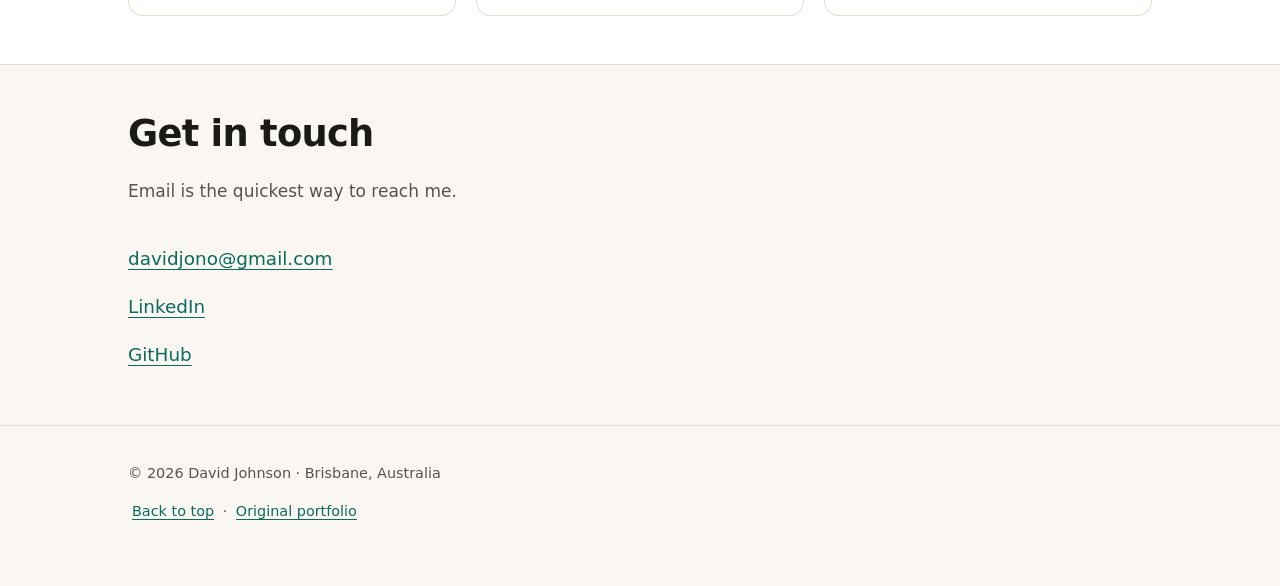
==== commit 5a37caa5: "Polish: real landing-page covers, Jellyfish credit, anchors, archive - Cover images are captures of " ====
--- a/index.html
+++ b/index.html
@@ -36,12 +36,13 @@
         <div class="cta">
           <a class="btn" href="#work">Explore my work</a>
           <a class="btn ghost" href="#contact">Get in touch</a>
+          <span class="soon">Résumé — coming soon</span>
         </div>
         <ul class="glimpse" aria-label="Selected projects">
-          <li><a href="#aussiebattlers"><span class="cover c-aussie">AussieBattlers</span></a></li>
-          <li><a href="#joshis-nightmare"><span class="cover c-joshi">Joshi’s Nightmare</span></a></li>
-          <li><a href="#trackn"><span class="cover c-trackn">Trackn</span></a></li>
-          <li><a href="#jellyfish"><span class="cover c-jelly">Jellyfish</span></a></li>
+          <li><a href="#aussiebattlers"><span class="cover c-aussie" aria-hidden="true">AussieBattlers</span><span class="tile-name">AussieBattlers</span></a></li>
+          <li><a href="#joshis-nightmare"><img class="cover-img" src="photo/projects/joshis-nightmare-780.webp" srcset="photo/projects/joshis-nightmare-390.webp 390w, photo/projects/joshis-nightmare-780.webp 780w" sizes="(min-width: 768px) 25vw, 50vw" width="780" height="585" alt="Joshi’s Nightmare title screen: the game logo in chunky yellow and pink lettering, a name field reading “Joshi’s Mate” and the prompt “Slice to start”."><span class="tile-name">Joshi’s Nightmare</span></a></li>
+          <li><a href="#trackn"><img class="cover-img" src="photo/projects/trackn-780.webp" srcset="photo/projects/trackn-390.webp 390w, photo/projects/trackn-780.webp 780w" sizes="(min-width: 768px) 25vw, 50vw" width="780" height="585" alt="Trackn’s home page: the headline “Build your music identity. Find your common ground.” with a short introduction beneath it."><span class="tile-name">Trackn</span></a></li>
+          <li><a href="#jellyfish"><img class="cover-img" src="photo/projects/jellyfish-780.webp" srcset="photo/projects/jellyfish-390.webp 390w, photo/projects/jellyfish-780.webp 780w" sizes="(min-width: 768px) 25vw, 50vw" width="780" height="585" alt="Jellyfish’s demo page, labelled “Infrastructure demo”, with the title “Jellyfish”, the line “Turn information into action” and the heading “A glimpse of Today”."><span class="tile-name">Jellyfish</span></a></li>
         </ul>
       </div>
     </div>
@@ -49,54 +50,53 @@
     <section id="work" class="alt" aria-labelledby="work-h">
       <div class="wrap">
         <h2 id="work-h">Selected work</h2>
-        <p class="section-intro">Four recent projects. In each I own the concept, product direction, requirements and testing, and build with AI coding tools. Status is stated plainly: some are playable, some are still being built.</p>
+        <p class="section-intro">Four recent projects, from a playable game to products still taking shape. I build with AI coding tools and keep the product judgment, testing and credit clear for each.</p>
 
         <div class="grid two">
-          <article class="card" id="aussiebattlers-card">
+          <article class="card">
             <div class="cover c-aussie">AussieBattlers</div>
             <div class="body">
               <h3>AussieBattlers <span class="note">(Bogans vs Eshays)</span></h3>
               <p>A mobile-friendly multiplayer artillery game built around Australian humour, custom weapons and chaotic maps.</p>
               <ul class="meta"><li class="tag status">Beta</li><li class="tag">Multiplayer game</li></ul>
-              <p class="role"><strong>My role:</strong> concept, product direction, interaction design, AI-assisted build, playtest iteration.</p>
-              <p class="note">Public play link is being re-verified, so none is shown yet.</p>
-              <div class="actions"><a class="btn small ghost" href="#aussiebattlers">Read the case study</a></div>
+              <p class="role"><strong>My role:</strong> concept, product direction, interaction design, AI-assisted build and playtest iteration.</p>
+              <div class="actions"><a href="#aussiebattlers">Read the case study</a></div>
             </div>
           </article>
 
-          <article class="card" id="joshis-nightmare-card">
-            <div class="cover c-joshi">Joshi’s Nightmare</div>
+          <article class="card">
+            <img class="cover-img" src="photo/projects/joshis-nightmare-780.webp" srcset="photo/projects/joshis-nightmare-390.webp 390w, photo/projects/joshis-nightmare-780.webp 780w" sizes="(min-width: 768px) 33vw, 100vw" width="780" height="585" alt="Joshi’s Nightmare title screen: the game logo in chunky yellow and pink lettering, a name field reading “Joshi’s Mate” and the prompt “Slice to start”." loading="lazy">
             <div class="body">
               <h3>Joshi’s Nightmare</h3>
               <p>A portrait arcade game where players slice and re-slice incoming mushrooms, with escalating difficulty and reactive character animation.</p>
               <ul class="meta"><li class="tag status">Playable prototype</li><li class="tag">Mobile arcade game</li></ul>
-              <p class="role"><strong>My role:</strong> concept, game design, requirements, AI-assisted build, phone playtesting.</p>
+              <p class="role"><strong>My role:</strong> concept, game design, requirements, AI-assisted build and phone playtesting.</p>
               <div class="actions">
                 <a class="btn small" href="https://joshis-nightmare.vercel.app">Play the prototype</a>
-                <a class="btn small ghost" href="#joshis-nightmare">Case study</a>
+                <a href="#joshis-nightmare">Case study</a>
               </div>
             </div>
           </article>
 
-          <article class="card" id="trackn-card">
-            <div class="cover c-trackn">Trackn</div>
+          <article class="card">
+            <img class="cover-img" src="photo/projects/trackn-780.webp" srcset="photo/projects/trackn-390.webp 390w, photo/projects/trackn-780.webp 780w" sizes="(min-width: 768px) 33vw, 100vw" width="780" height="585" alt="Trackn’s home page: the headline “Build your music identity. Find your common ground.” with a short introduction beneath it." loading="lazy">
             <div class="body">
               <h3>Trackn</h3>
               <p>A music identity and discovery product designed to preserve a personal musical fingerprint and reveal meaningful connections through shared artists and songs.</p>
               <ul class="meta"><li class="tag status">In development</li><li class="tag">Web app</li></ul>
-              <p class="role"><strong>My role:</strong> product concept and direction, requirements, AI-assisted build.</p>
-              <div class="actions"><a class="btn small ghost" href="#trackn">Read the case study</a></div>
+              <p class="role"><strong>My role:</strong> product concept and direction, requirements and AI-assisted build.</p>
+              <div class="actions"><a href="#trackn">Read the case study</a></div>
             </div>
           </article>
 
-          <article class="card" id="jellyfish-card">
-            <div class="cover c-jelly">Jellyfish</div>
+          <article class="card">
+            <img class="cover-img" src="photo/projects/jellyfish-780.webp" srcset="photo/projects/jellyfish-390.webp 390w, photo/projects/jellyfish-780.webp 780w" sizes="(min-width: 768px) 33vw, 100vw" width="780" height="585" alt="Jellyfish’s demo page, labelled “Infrastructure demo”, with the title “Jellyfish”, the line “Turn information into action” and the heading “A glimpse of Today”." loading="lazy">
             <div class="body">
               <h3>Jellyfish</h3>
-              <p>A family coordination tool that turns information into actions with an owner, a time and a reminder.</p>
-              <ul class="meta"><li class="tag status">Prototype</li><li class="tag">Web app</li></ul>
-              <p class="role"><strong>My role:</strong> product direction and requirements, AI-assisted build. Built for and informed by interviews with my sister, Emma.</p>
-              <div class="actions"><a class="btn small ghost" href="#jellyfish">Read the case study</a></div>
+              <p>A family coordination concept that turns information into action: something comes in, becomes tasks, and each task gets an owner, a time and a reminder.</p>
+              <ul class="meta"><li class="tag status">Early prototype</li><li class="tag">Web app</li></ul>
+              <p class="role"><strong>Product owner:</strong> my sister Emma, who sets the direction and makes the product decisions. <strong>My role:</strong> technical setup and AI-assisted build.</p>
+              <div class="actions"><a href="#jellyfish">Read the case study</a></div>
             </div>
           </article>
         </div>
@@ -106,53 +106,53 @@
     <section id="case-studies" aria-labelledby="cases-h">
       <div class="wrap">
         <h2 id="cases-h">Case studies</h2>
-        <p class="section-intro">What each project is, who it is for, the decisions behind it, and where it honestly stands today.</p>
+        <p class="section-intro">What each project is, who it is for, the decisions behind it, and where it stands today.</p>
 
         <article class="case" id="aussiebattlers">
           <h3>AussieBattlers</h3>
           <dl class="facts">
             <dt>Problem</dt><dd>Artillery games are fun with friends, but most are built for desktops and don’t suit quick phone sessions or local humour.</dd>
             <dt>Audience</dt><dd>Mates playing on their phones, in short sessions, who like a joke.</dd>
-            <dt>Product decisions</dt><dd>Touch-first controls for aiming and firing, custom weapons and chaotic maps, and a fictional-brand edition for public use.</dd>
-            <dt>What exists today</dt><dd>A multiplayer beta that has been publicly playable on a free host. The newer AussieBattlers brand and its domain are still being wired up.</dd>
+            <dt>Product decisions</dt><dd>Touch-first controls for aiming and firing, custom weapons and chaotic maps, and a fictional-brand edition for public play.</dd>
+            <dt>Today</dt><dd>A multiplayer beta, previously played online as Bogans vs Eshays and now moving to the AussieBattlers name.</dd>
             <dt>My contribution</dt><dd>Concept, product direction, control and interaction design, AI-assisted implementation, and iteration from playtest feedback.</dd>
-            <dt>Next step</dt><dd>Confirm the public link and title, then keep tuning controls and reconnection behaviour from feedback.</dd>
+            <dt>Next</dt><dd>Open the beta under the AussieBattlers name and keep tuning controls and reconnection from feedback.</dd>
           </dl>
         </article>
 
         <article class="case" id="joshis-nightmare">
           <h3>Joshi’s Nightmare</h3>
           <dl class="facts">
-            <dt>Problem</dt><dd>Make a slicing game that feels immediate and fair on a phone, with a character that reacts to how you play.</dd>
+            <dt>Problem</dt><dd>Make a slicing game that feels immediate and fair on a phone, with a character who reacts to how you play.</dd>
             <dt>Audience</dt><dd>Phone players, with iPhone as the primary target.</dd>
-            <dt>Product decisions</dt><dd>Portrait layout, swipe-to-slice with fast-swipe collision, a dose meter that drives escalating difficulty, and a sound bank tuned for low latency.</dd>
-            <dt>What exists today</dt><dd>A playable prototype in HTML5 canvas and TypeScript with unit tests and browser smoke tests. Difficulty is driven by the dose level (currently the dose-driven difficulty phase). The character art is still a placeholder.</dd>
+            <dt>Product decisions</dt><dd>Portrait layout, swipe-to-slice with fast-swipe collision, a dose meter that raises the difficulty as mushrooms get through, and a sound bank tuned for low latency.</dd>
+            <dt>Today</dt><dd>A playable prototype built with HTML5 canvas and TypeScript, with automated tests and browser smoke tests.</dd>
             <dt>My contribution</dt><dd>Game concept, feel and difficulty design, requirements, AI-assisted build, and hands-on phone testing.</dd>
-            <dt>Next step</dt><dd>Finalise character art and animation, then widen playtesting.</dd>
+            <dt>Next</dt><dd>Keep refining difficulty, sound and animation from playtest feedback.</dd>
           </dl>
         </article>
 
         <article class="case" id="trackn">
           <h3>Trackn</h3>
           <dl class="facts">
-            <dt>Problem</dt><dd>Taste in music is personal, but services make it hard to keep your own catalogue or find who really shares it.</dd>
+            <dt>Problem</dt><dd>Taste in music is personal, but services make it hard to keep your own picks, say why they matter, or find who really shares them.</dd>
             <dt>Audience</dt><dd>People who care about music and want to connect over it.</dd>
-            <dt>Product decisions</dt><dd>The user’s own picks and words are the core; the product is designed to be independent of any one streaming service. Connections are meant to be honest about versions and shared artists and songs.</dd>
-            <dt>What exists today</dt><dd>A Next.js and TypeScript codebase with a database schema, tests and a demo mode, still under active development. There is no public release yet.</dd>
-            <dt>My contribution</dt><dd>Product concept and decisions, requirements, and AI-assisted build with human review of the spec.</dd>
-            <dt>Next step</dt><dd>Reach a private test with real catalogues before any public launch.</dd>
+            <dt>Product decisions</dt><dd>The user’s own picks and words are the core, and the product is independent of any one streaming service. Connections are designed to be honest about versions and shared artists and songs.</dd>
+            <dt>Today</dt><dd>An interactive demo of the product and its connection reveal, built with Next.js and TypeScript. Sign-up and real profiles are not switched on yet, and there is no public release.</dd>
+            <dt>My contribution</dt><dd>Product concept and direction, requirements, and AI-assisted build with human review of the spec.</dd>
+            <dt>Next</dt><dd>Switch on accounts and run a private test with real catalogues.</dd>
           </dl>
         </article>
 
         <article class="case" id="jellyfish">
           <h3>Jellyfish</h3>
           <dl class="facts">
-            <dt>Problem</dt><dd>Family information (appointments, tasks, messages) rarely becomes anyone’s clear job.</dd>
-            <dt>Audience</dt><dd>Families coordinating day to day, starting with my sister Emma’s.</dd>
-            <dt>Product decisions</dt><dd>One loop: Information → Action → Owner → Time → Reminder → Completion. A Today-first view puts what needs doing now at the front.</dd>
-            <dt>What exists today</dt><dd>A Next.js, React and TypeScript prototype with a database planned for the backend. Sign-in and live data are not yet complete, so it is not a working app.</dd>
-            <dt>My contribution</dt><dd>Product direction and requirements, AI-assisted build. Emma’s interviews and research shaped the problem and should be credited alongside this work.</dd>
-            <dt>Next step</dt><dd>Complete authentication and the Today view with real data, then trial it with the family.</dd>
+            <dt>Problem</dt><dd>Running a family involves a lot of invisible work: noticing what needs doing, deciding who does it, remembering when, and checking it got done. Often one parent carries it all in their head.</dd>
+            <dt>Audience</dt><dd>Families, starting with the parent who carries the mental load.</dd>
+            <dt>Product direction</dt><dd>Emma owns the product. Her brief defines the loop: Information → Action → Owner → Time → Reminder → Completion. She has confirmed that Jellyfish must be useful to one person before anyone else joins, that events happen on their own while tasks need someone to act, and that Today is the main everyday screen.</dd>
+            <dt>Today</dt><dd>An early prototype: a demo site with an illustrative Today list, an exploratory prototype using a made-up household, and the backend foundations. The working features (sign-in, adding tasks, owners and reminders) are not built yet, and no real family data is stored.</dd>
+            <dt>My contribution</dt><dd>Technical setup, the build pipeline and AI-assisted development, working to Emma’s direction. The product thinking, decisions and discovery with families are Emma’s.</dd>
+            <dt>Next</dt><dd>Emma is defining the smallest first test with a few families. The first build step is a working Today screen.</dd>
           </dl>
         </article>
       </div>
@@ -161,47 +161,49 @@
     <section id="more" class="alt" aria-labelledby="more-h">
       <div class="wrap">
         <h2 id="more-h">More work</h2>
-        <p class="section-intro">Product and business initiatives, and creative experiments. Most are early; each is labelled for what it is today.</p>
+        <p class="section-intro">Product and business initiatives, and creative experiments. Most are early, and each is labelled for what it is today.</p>
 
         <h3>Product and business</h3>
         <div class="grid three">
           <article class="card plain"><div class="body">
-            <h4 style="margin:0;font-size:1.15rem">Thailand Your Way</h4>
-            <p>A travel planning and transport coordination concept connecting customers’ trip plans with operator quotes and vehicle and driver confirmation.</p>
-            <ul class="meta"><li class="tag status">Concept</li></ul>
-          </div></article>
-          <article class="card plain"><div class="body">
-            <h4 style="margin:0;font-size:1.15rem">Mareni Studio</h4>
+            <h4>Thailand Your Way</h4>
+            <p>A mobile-first prototype of a private car-and-driver travel service for Australian visitors to Thailand, connecting customer trip requests with operator quotes and driver confirmation.</p>
+            <ul class="meta"><li class="tag status">Prototype</li></ul>
+          </div></article>
+          <article class="card plain"><div class="body">
+            <h4>Mareni Studio</h4>
             <p>A beginner nail education and product concept for Thailand, centred on a carefully tested starter kit, with education at the core.</p>
             <ul class="meta"><li class="tag status">In development</li></ul>
           </div></article>
         </div>
 
-        <h3 style="margin-top:2.25rem">Creative experiments</h3>
-        <p class="note" style="margin-top:-.25rem">Some of these use adult, irreverent humour.</p>
+        <h3 class="sub">Creative experiments</h3>
+        <p class="note">Some of these use adult, irreverent humour.</p>
         <div class="grid three">
-          <article class="card plain"><div class="body">
-            <h4 style="margin:0;font-size:1.15rem">TiTumbler</h4>
-            <p>A character-led mobile arcade concept built around tumbling down stairs, dodging obstacles and collecting pickups.</p>
-            <ul class="meta"><li class="tag">Concept</li></ul>
-          </div></article>
-          <article class="card plain"><div class="body">
-            <h4 style="margin:0;font-size:1.15rem">Crappy Turd</h4>
-            <p>A mobile arcade concept following a five-stage sewer gauntlet with a looping comic ending.</p>
-            <ul class="meta"><li class="tag">Concept</li></ul>
-          </div></article>
-          <article class="card plain"><div class="body">
-            <h4 style="margin:0;font-size:1.15rem">The Midnight Pisser: Bleak Outcomes</h4>
+          <article class="card">
+            <img class="cover-img" src="photo/projects/crappy-turd-780.webp" srcset="photo/projects/crappy-turd-390.webp 390w, photo/projects/crappy-turd-780.webp 780w" sizes="(min-width: 768px) 33vw, 100vw" width="780" height="585" alt="Crappy Turd’s title screen: the game logo in yellow and brown lettering over a teal sewer background." loading="lazy">
+            <div class="body">
+            <h4>Crappy Turd</h4>
+            <p>A mobile arcade game following a five-stage sewer gauntlet with a looping comic ending.</p>
+            <ul class="meta"><li class="tag status">Prototype</li></ul>
+          </div></article>
+          <article class="card plain"><div class="body">
+            <h4>TiTumbler</h4>
+            <p>A character-led mobile arcade game built around tumbling down stairs, dodging obstacles and collecting pickups.</p>
+            <ul class="meta"><li class="tag status">Prototype</li></ul>
+          </div></article>
+          <article class="card plain"><div class="body">
+            <h4>Not My Tempo</h4>
+            <p>A portrait-first mobile rhythm game where you play drums along to real recordings while an unimpressed bandmate reacts to every mistake.</p>
+            <ul class="meta"><li class="tag status">Prototype</li></ul>
+          </div></article>
+          <article class="card plain"><div class="body">
+            <h4>The Midnight Pisser: Bleak Outcomes</h4>
             <p>A character-driven comedy game concept combining an animated introduction with an interactive bedroom scene.</p>
             <ul class="meta"><li class="tag">Concept</li></ul>
           </div></article>
           <article class="card plain"><div class="body">
-            <h4 style="margin:0;font-size:1.15rem">Rhythm game</h4>
-            <p>A mobile rhythm game exploration combining character art, expressive animation and music stems across difficulty levels. Title to be confirmed.</p>
-            <ul class="meta"><li class="tag">Exploration</li></ul>
-          </div></article>
-          <article class="card plain"><div class="body">
-            <h4 style="margin:0;font-size:1.15rem">The Birthing</h4>
+            <h4>The Birthing</h4>
             <p>A concept album exploring a circular father-and-son narrative through AI-assisted music generation and stem-based arrangement.</p>
             <ul class="meta"><li class="tag status">In development</li></ul>
           </div></article>
@@ -236,7 +238,7 @@
     <section id="archive" class="alt" aria-labelledby="archive-h">
       <div class="wrap">
         <h2 id="archive-h">Early work archive</h2>
-        <p class="section-intro">Projects from my 2019–2020 coding bootcamp, kept for history. Hosted demos from that era have since moved or gone offline, so only pages that still work are linked.</p>
+        <p class="section-intro">Projects from my 2019–2020 coding bootcamp, kept for history. The original hosted demos have since moved or gone offline.</p>
         <div class="grid three">
           <article class="card">
             <img class="thumb" src="photo/Pubcrawler.png" alt="Pubcrawler terminal app" loading="lazy">
@@ -292,7 +294,7 @@
   <footer class="site-footer">
     <div class="wrap">
       <p>© 2026 David Johnson · Brisbane, Australia</p>
-      <p><a href="#top">Back to top</a></p>
+      <p><a href="#top">Back to top</a> · <a href="archive/original/">Original portfolio</a></p>
     </div>
   </footer>
 </body>
--- a/style.css
+++ b/style.css
@@ -7,7 +7,8 @@
   :root{--bg:#14130f;--surface:#1e1c17;--ink:#f3efe6;--muted:#b9b2a3;--line:#37332a;--accent:#4fd1b9;--accent-ink:#06211c;--warm:#fb923c;--focus:#93b4ff}
 }
 *,*::before,*::after{box-sizing:border-box}
-html{scroll-behavior:smooth;-webkit-text-size-adjust:100%}
+html{scroll-behavior:smooth;-webkit-text-size-adjust:100%;scroll-padding-top:7rem}
+@media(min-width:480px){html{scroll-padding-top:5.5rem}}
 @media (prefers-reduced-motion:reduce){html{scroll-behavior:auto}*{transition:none!important;animation:none!important}}
 body{margin:0;background:var(--bg);color:var(--ink);font:1.0625rem/1.65 system-ui,-apple-system,"Segoe UI",Roboto,sans-serif;overflow-wrap:break-word}
 img{max-width:100%;height:auto;display:block}
@@ -50,12 +51,16 @@
 .section-intro{max-width:42rem;color:var(--muted);margin-bottom:2rem}
 
 /* cards */
-.cover{display:flex;align-items:flex-end;aspect-ratio:16/9;padding:1rem;border-radius:var(--radius) var(--radius) 0 0;color:#fff;font-weight:800;font-size:1.6rem;letter-spacing:-.02em;line-height:1.1;background:var(--c1,#0b6b5d)}
-.glimpse .cover{aspect-ratio:4/3;border-radius:var(--radius);font-size:1.15rem}
-.cover.c-aussie{--c1:#8a3a07;background:linear-gradient(135deg,#8a3a07,#b45309 60%,#d97706)}
+.cover{display:flex;align-items:flex-end;aspect-ratio:4/3;padding:1rem;border-radius:var(--radius) var(--radius) 0 0;color:#fff;font-weight:800;font-size:1.6rem;letter-spacing:-.02em;line-height:1.1;background:var(--c1,#0b6b5d)}
+.glimpse .cover,.glimpse .cover-img{border-radius:var(--radius);font-size:1.15rem}
+.glimpse a:hover .cover,.glimpse a:hover .cover-img{filter:brightness(1.06)}
+.tile-name{display:block;margin-top:.4rem;font-weight:700;font-size:.95rem}
+.cover-img{width:100%;height:auto;aspect-ratio:4/3;object-fit:cover;object-position:top;border-radius:var(--radius) var(--radius) 0 0;background:var(--line)}
+.card .cover-img{border-bottom:1px solid var(--line)}
+.cover.c-aussie{--c1:#8a3a07;background:linear-gradient(135deg,#7c2d12,#b45309)}
 .cover.c-joshi{--c1:#5b21b6;background:linear-gradient(135deg,#3b0764,#6d28d9 60%,#a21caf)}
-.cover.c-trackn{--c1:#0f3d4a;background:linear-gradient(135deg,#0c2d38,#0b6b5d 70%,#0f8f7a)}
-.cover.c-jelly{--c1:#1e3a8a;background:linear-gradient(135deg,#1e3a8a,#3b82f6 70%,#06b6d4)}
+.cover.c-trackn{--c1:#0f3d4a;background:linear-gradient(135deg,#0c2d38,#0b7a68)}
+.cover.c-jelly{--c1:#1e3a8a;background:linear-gradient(135deg,#1e3a8a,#1d4ed8 60%,#0e7490)}
 .grid{display:grid;gap:1.25rem;grid-template-columns:1fr}
 @media(min-width:768px){.grid.two{grid-template-columns:repeat(2,1fr)}.grid.three{grid-template-columns:repeat(3,1fr)}}
 .card{display:flex;flex-direction:column;background:var(--surface);border:1px solid var(--line);border-radius:var(--radius);overflow:hidden}
@@ -67,10 +72,11 @@
 .tag.status{border-color:var(--accent);color:var(--accent)}
 .role{font-size:.95rem;color:var(--muted)}
 .role strong{color:var(--ink)}
+.actions a:not(.btn),.back,.site-footer a{display:inline-flex;align-items:center;min-height:44px;padding:0 .25rem}
 .actions{margin-top:auto;padding-top:.5rem;display:flex;flex-wrap:wrap;gap:.6rem;align-items:center}
 .note{font-size:.9rem;color:var(--muted)}
 .caption{font-size:.85rem;color:var(--muted);padding:.5rem 1.25rem 0;margin:0}
-.thumb{aspect-ratio:16/9;object-fit:cover;width:100%;border-bottom:1px solid var(--line);background:var(--line)}
+.thumb{aspect-ratio:4/3;object-fit:cover;width:100%;border-bottom:1px solid var(--line);background:var(--line)}
 
 /* case studies */
 .case{border-top:1px solid var(--line);padding:2rem 0}
@@ -98,3 +104,9 @@
 .page{padding:2.5rem 0 4rem}
 .page img{border-radius:var(--radius);border:1px solid var(--line);margin:1.5rem 0}
 .page .back{display:inline-flex;align-items:center;min-height:44px;margin-top:1.5rem;font-weight:700}
+
+h4{margin:0;font-size:1.15rem;line-height:1.25}
+h3.sub{margin-top:2.25rem}
+.section-intro+h3,.alt .wrap>h3:first-of-type{margin-top:0}
+p.note{margin:-.25rem 0 1rem}
+.soon{display:inline-flex;align-items:center;min-height:44px;padding:.4rem 1rem;border:2px dashed var(--muted);border-radius:999px;color:var(--muted);font-weight:600;cursor:default;user-select:none}
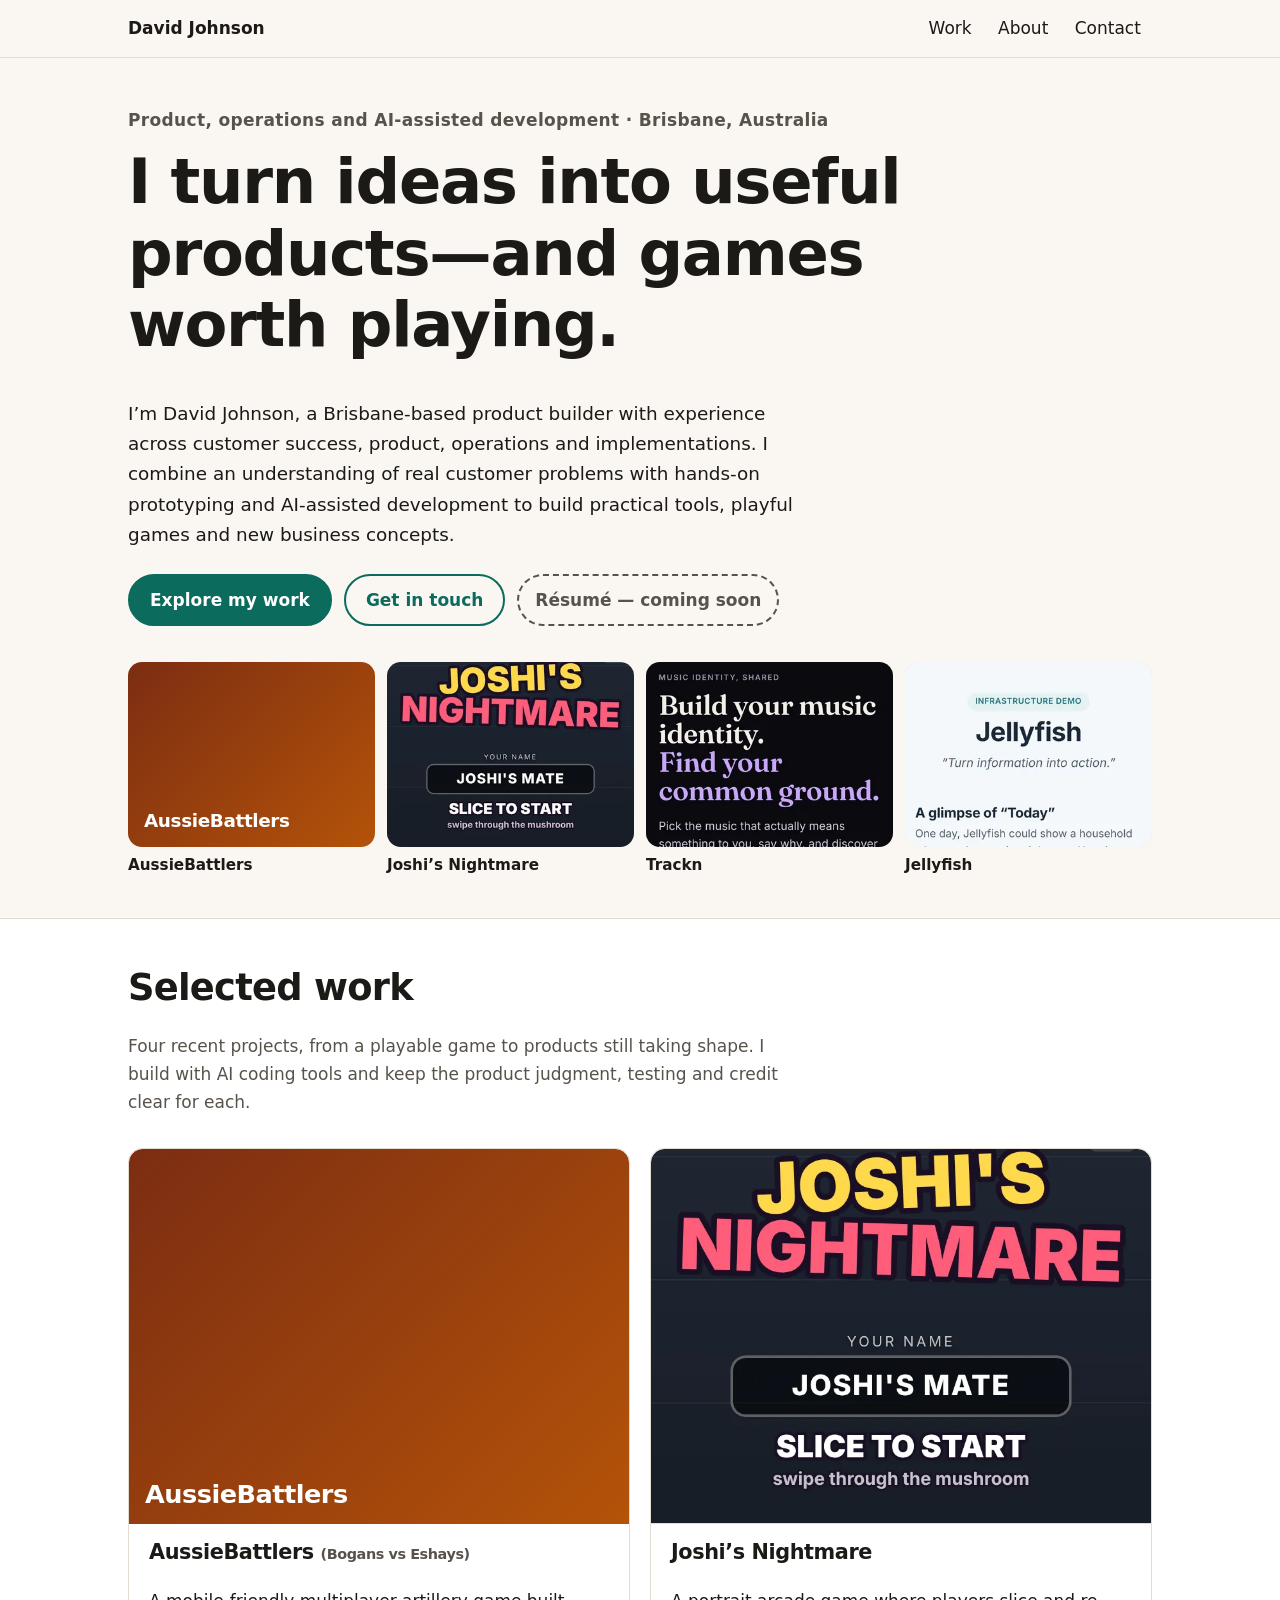
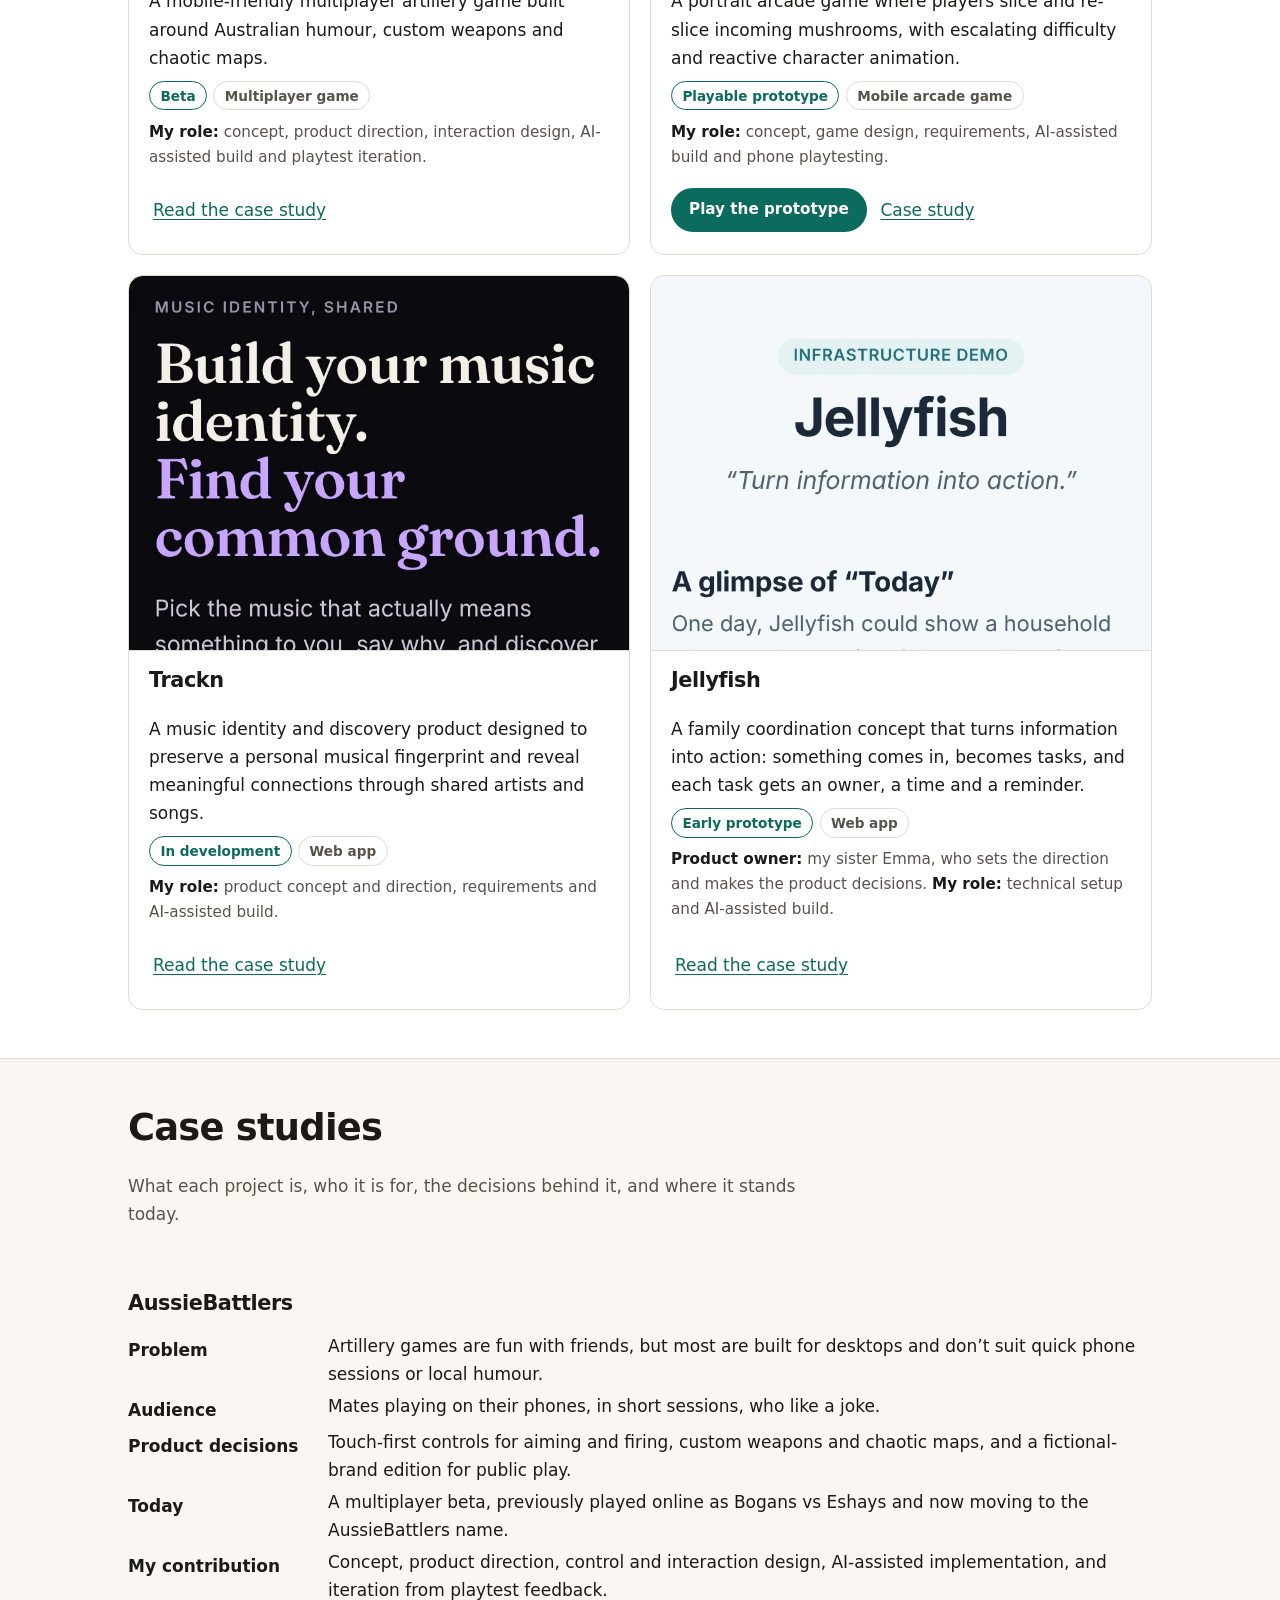
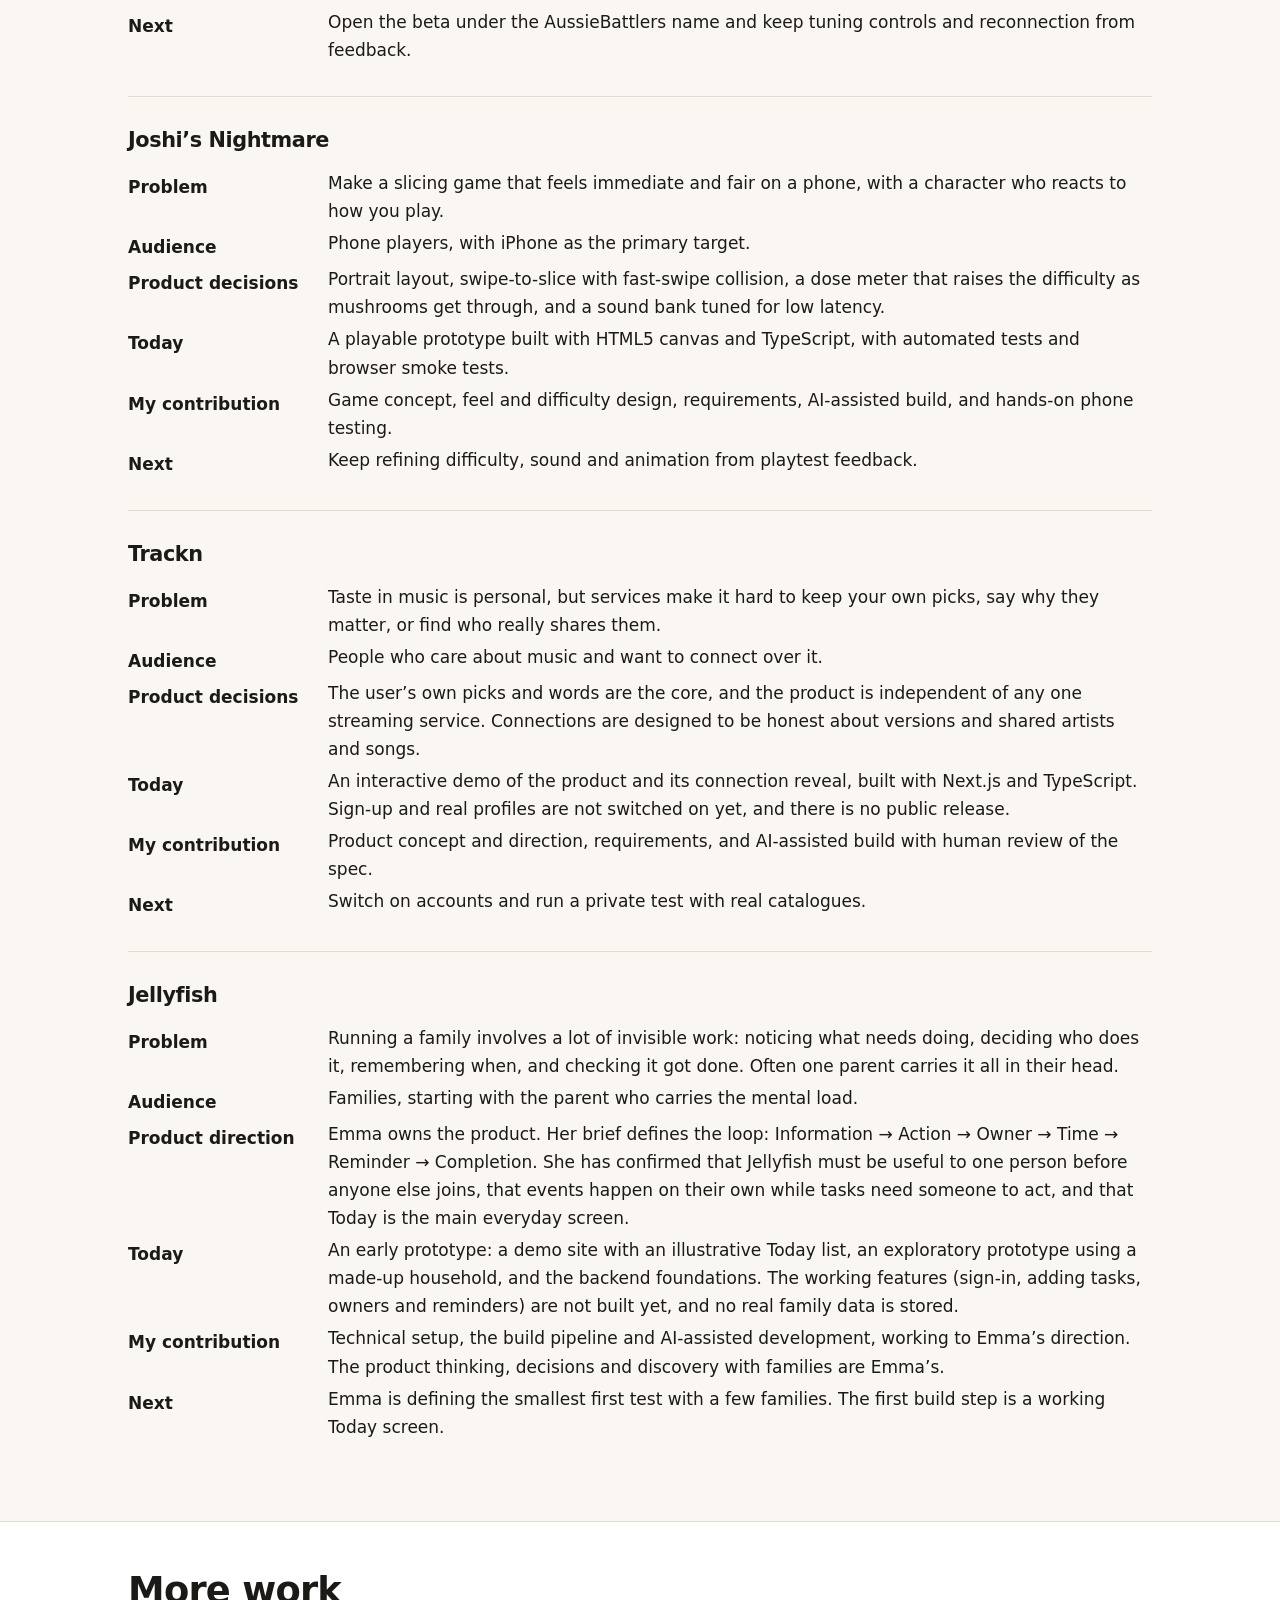
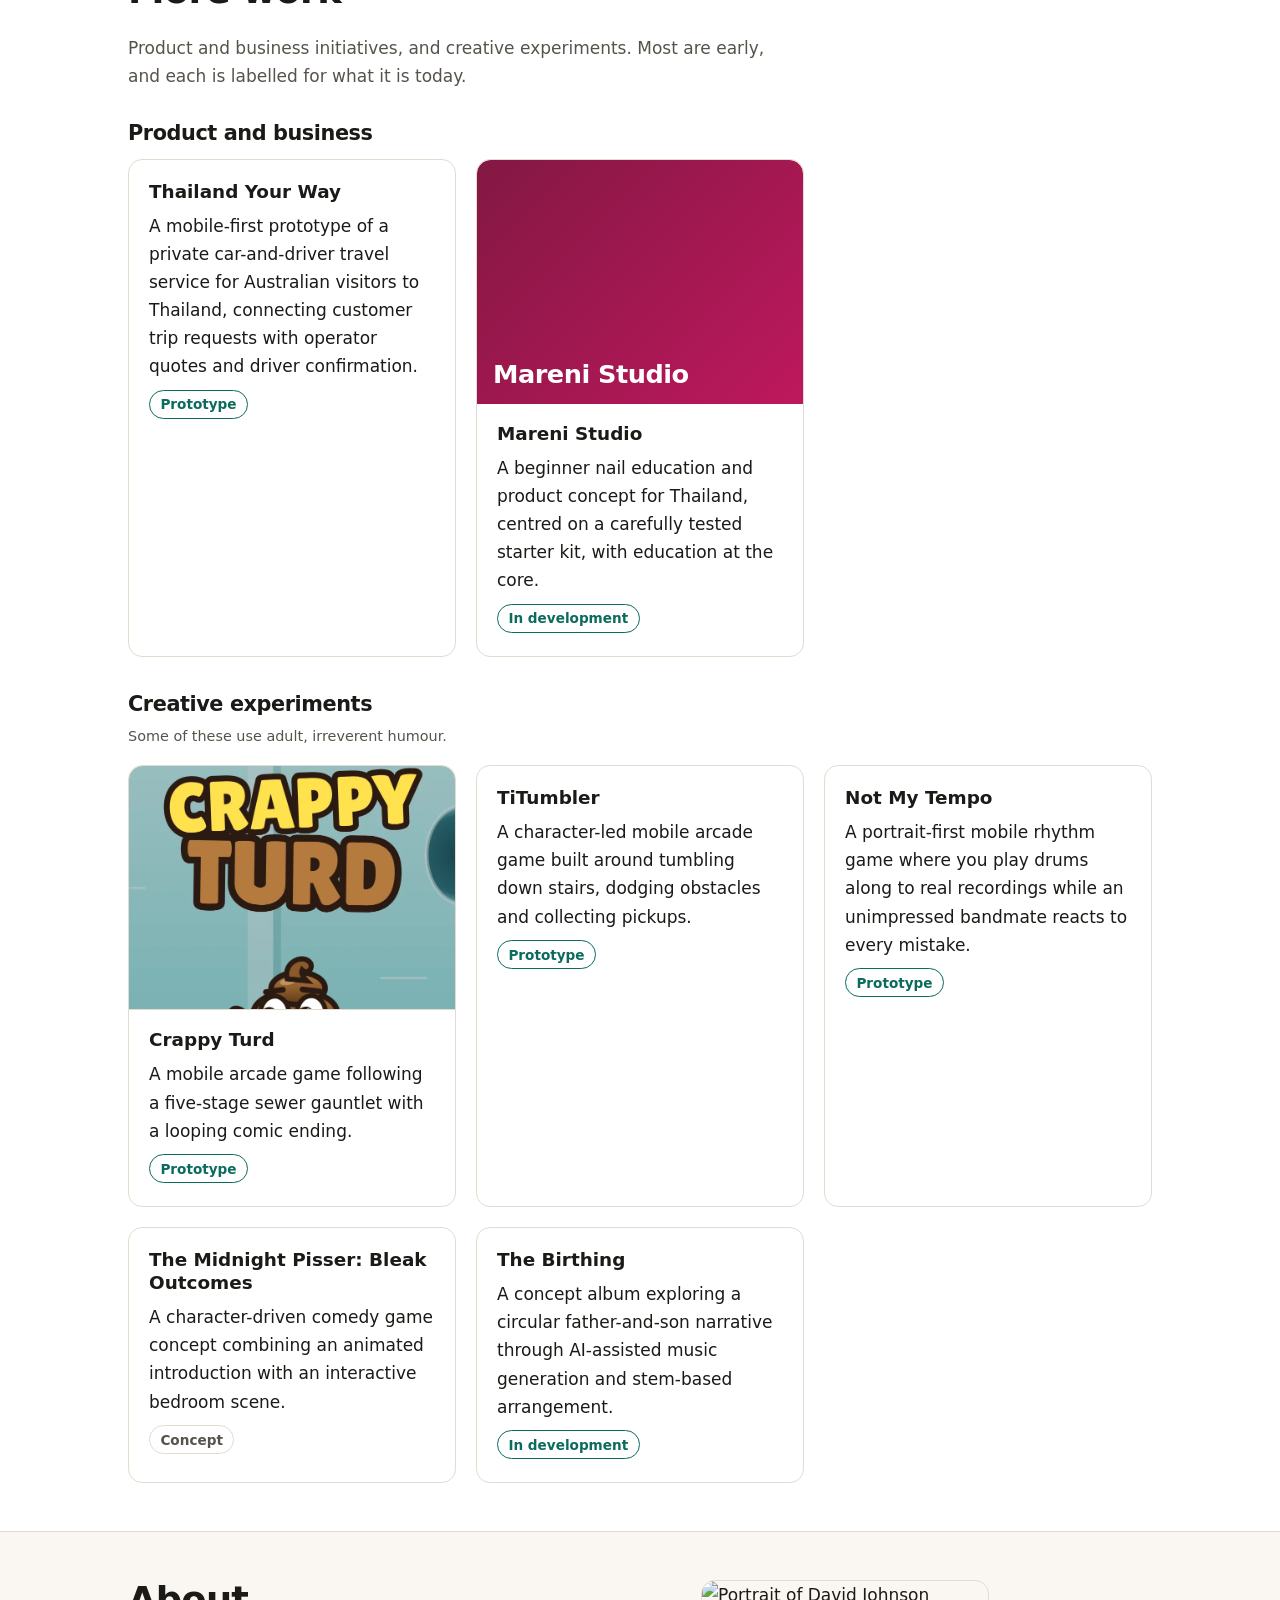
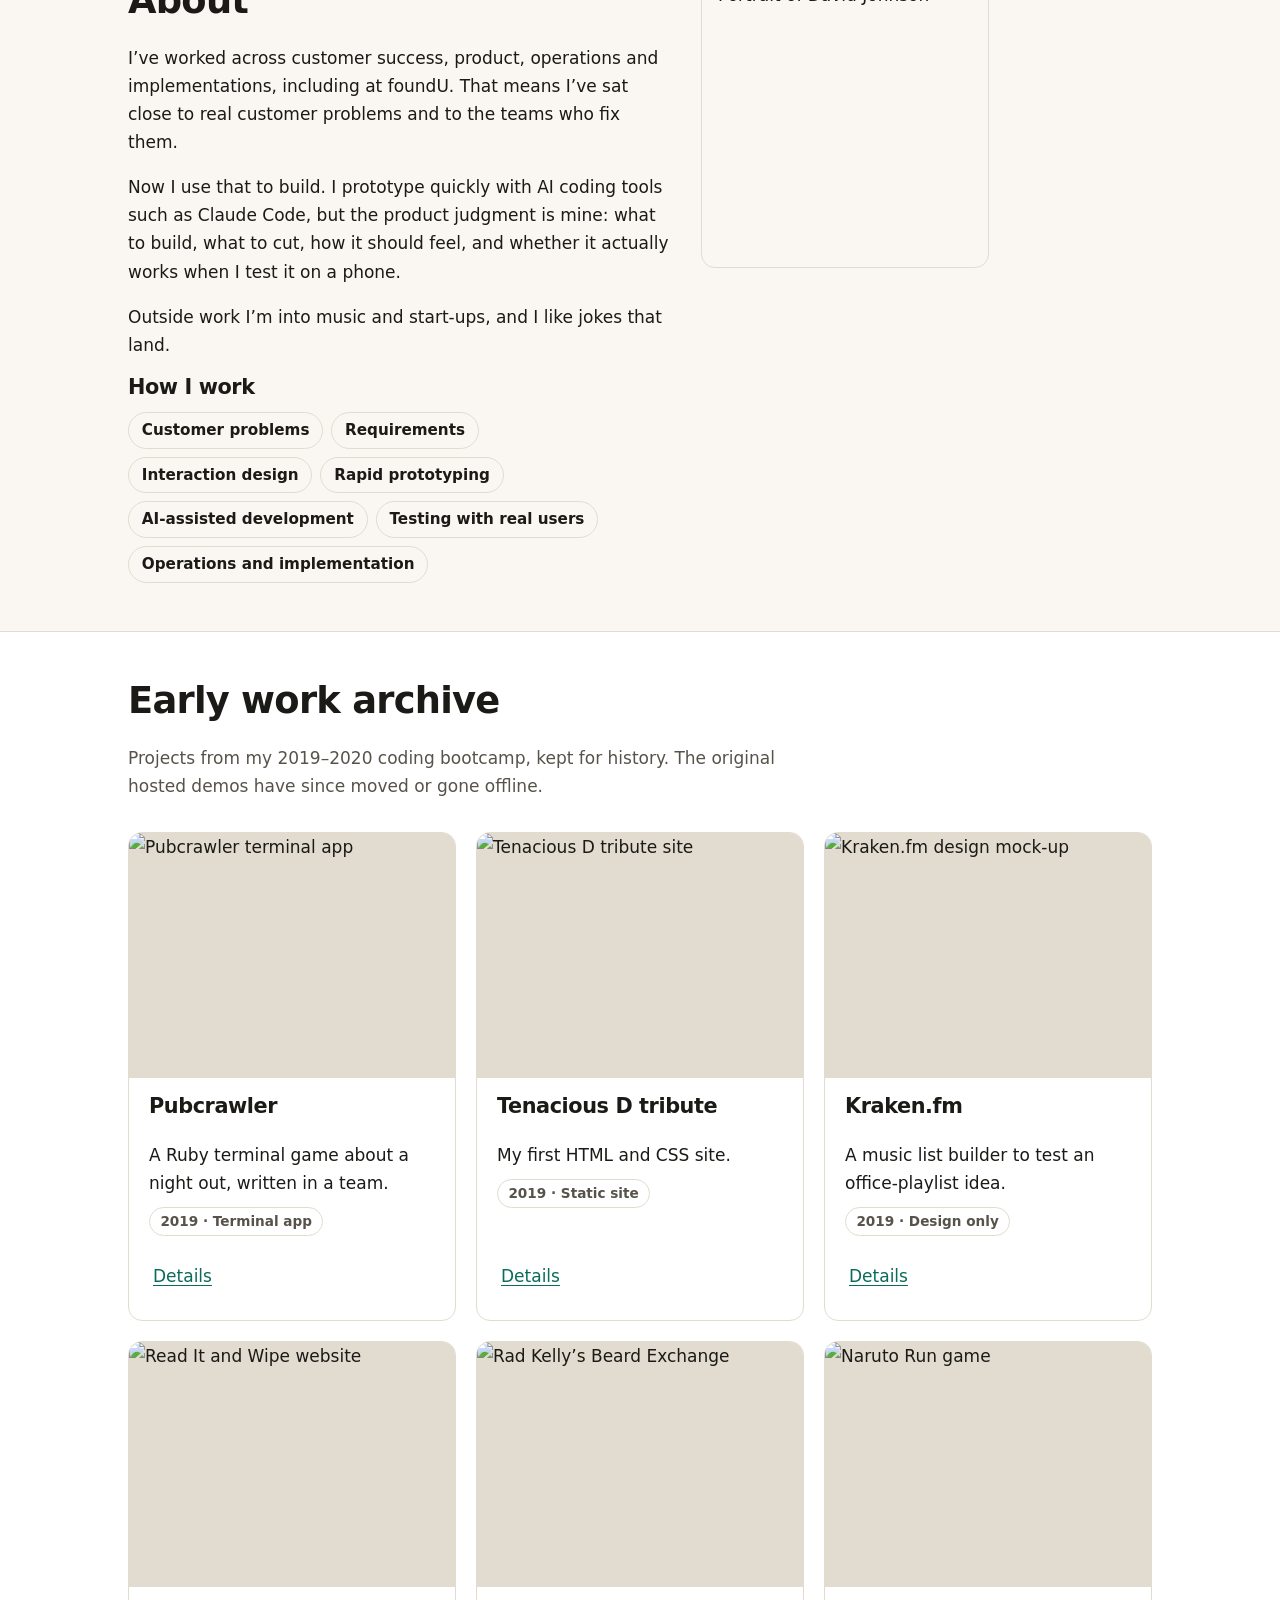
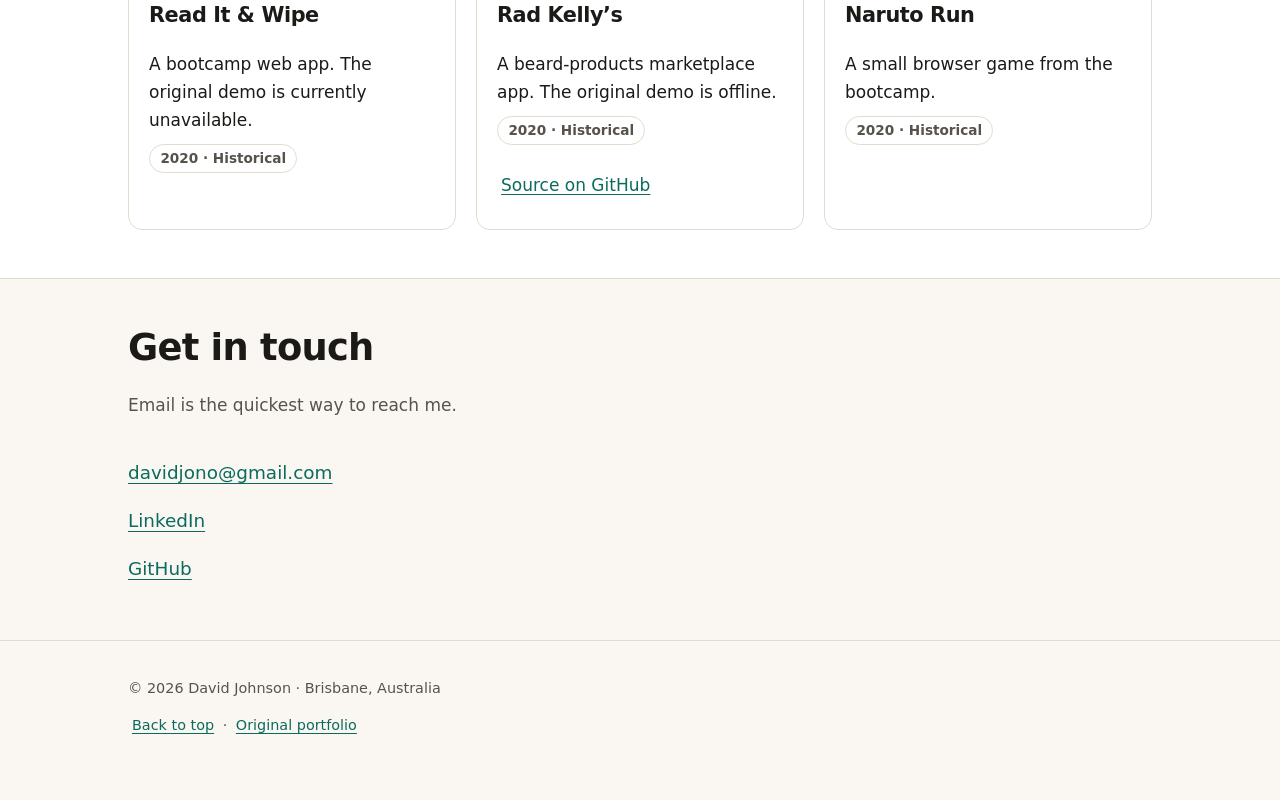
==== commit ca445b34: "Add Mareni Studio title-panel placeholder Co-Authored-By: Claude Sonnet 5.5 <noreply@anthropic.com> " ====
--- a/index.html
+++ b/index.html
@@ -170,7 +170,7 @@
             <p>A mobile-first prototype of a private car-and-driver travel service for Australian visitors to Thailand, connecting customer trip requests with operator quotes and driver confirmation.</p>
             <ul class="meta"><li class="tag status">Prototype</li></ul>
           </div></article>
-          <article class="card plain"><div class="body">
+          <article class="card"><div class="cover c-mareni">Mareni Studio</div><div class="body">
             <h4>Mareni Studio</h4>
             <p>A beginner nail education and product concept for Thailand, centred on a carefully tested starter kit, with education at the core.</p>
             <ul class="meta"><li class="tag status">In development</li></ul>
--- a/style.css
+++ b/style.css
@@ -60,6 +60,7 @@
 .cover.c-aussie{--c1:#8a3a07;background:linear-gradient(135deg,#7c2d12,#b45309)}
 .cover.c-joshi{--c1:#5b21b6;background:linear-gradient(135deg,#3b0764,#6d28d9 60%,#a21caf)}
 .cover.c-trackn{--c1:#0f3d4a;background:linear-gradient(135deg,#0c2d38,#0b7a68)}
+.cover.c-mareni{--c1:#831843;background:linear-gradient(135deg,#831843,#be185d)}
 .cover.c-jelly{--c1:#1e3a8a;background:linear-gradient(135deg,#1e3a8a,#1d4ed8 60%,#0e7490)}
 .grid{display:grid;gap:1.25rem;grid-template-columns:1fr}
 @media(min-width:768px){.grid.two{grid-template-columns:repeat(2,1fr)}.grid.three{grid-template-columns:repeat(3,1fr)}}
